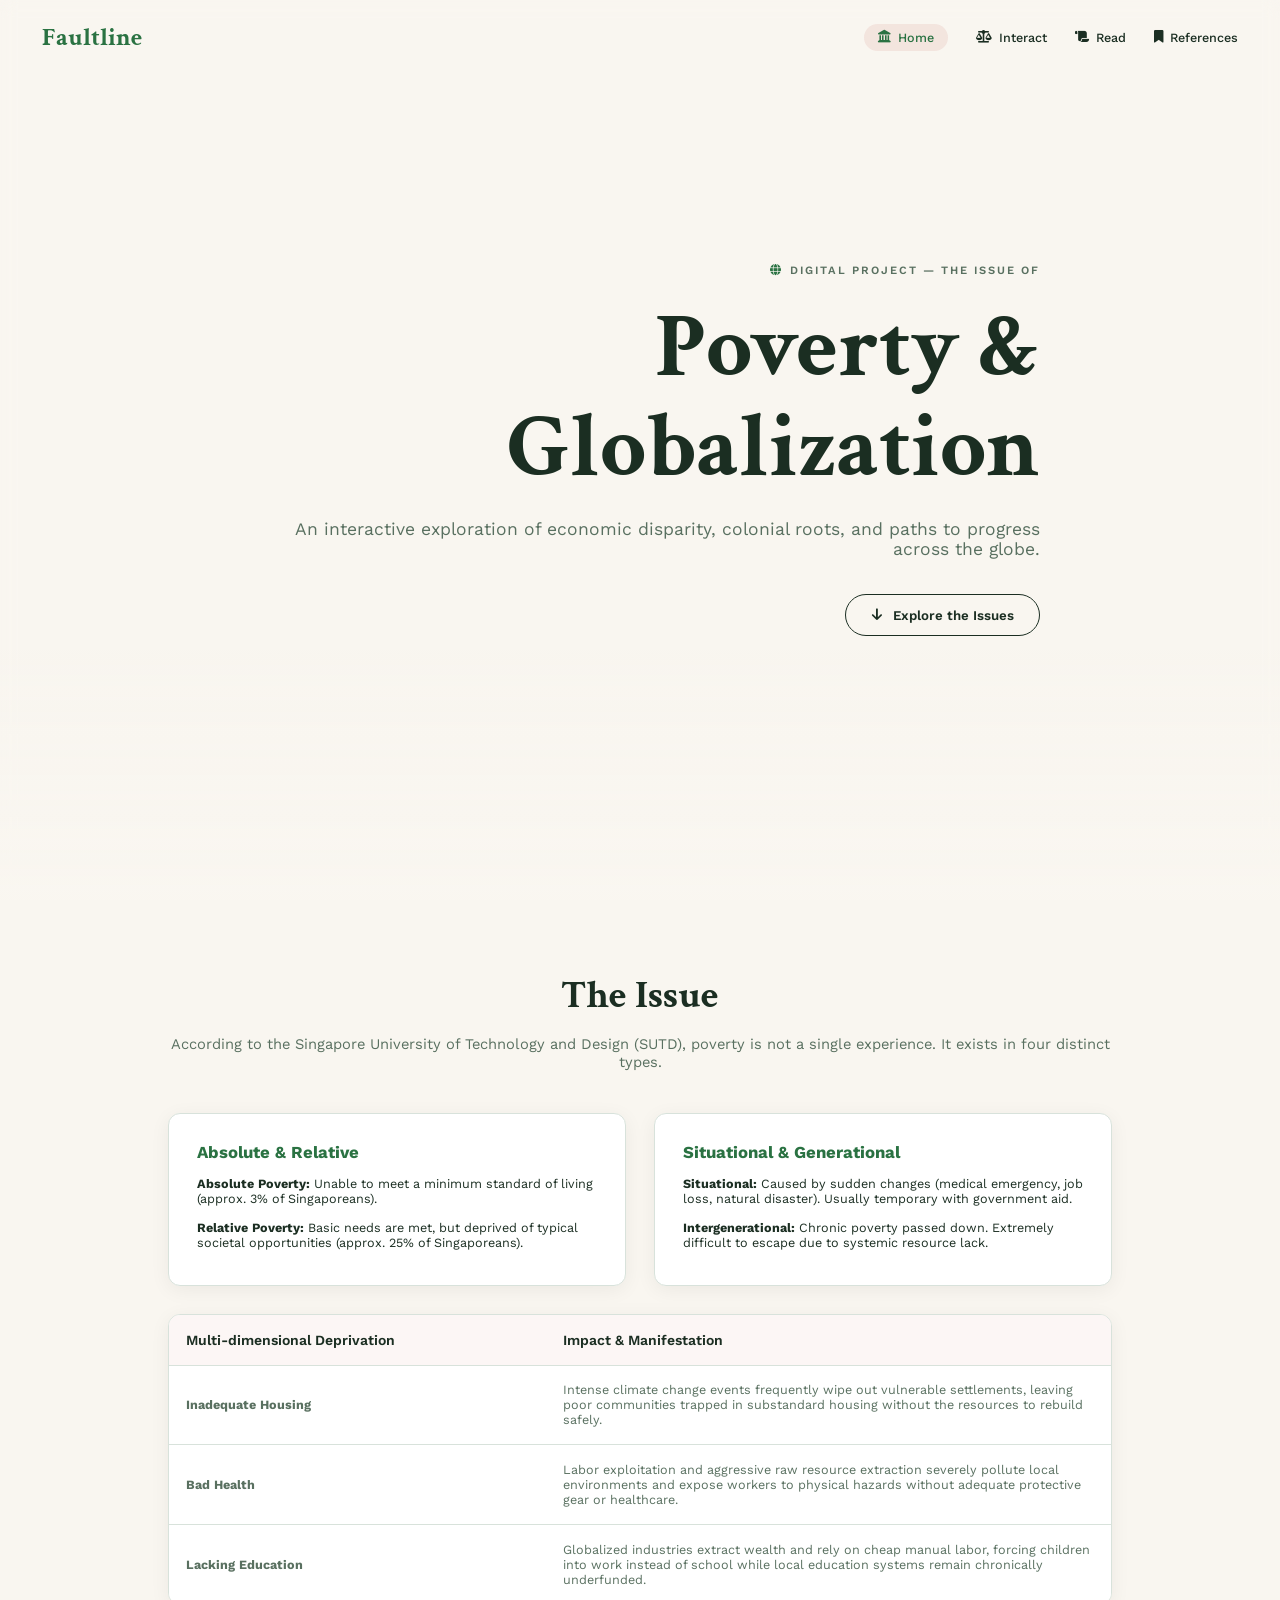
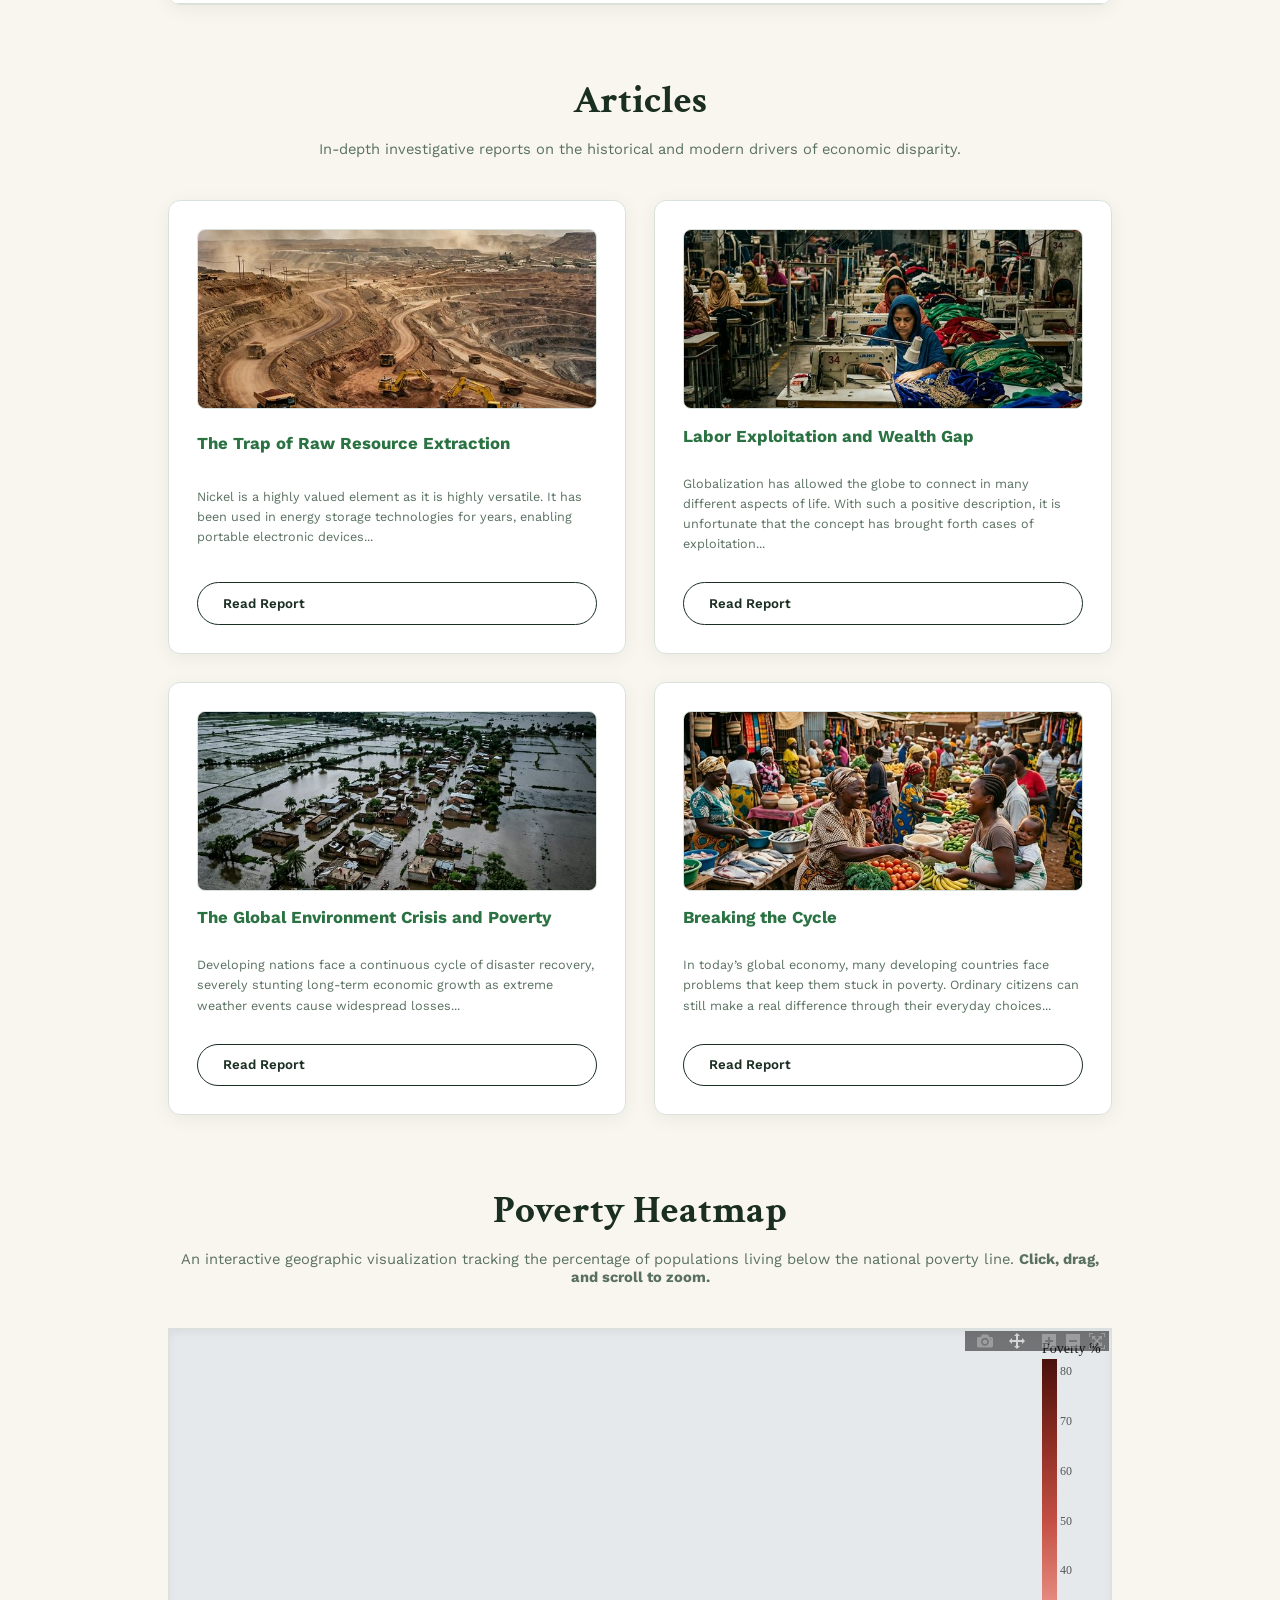
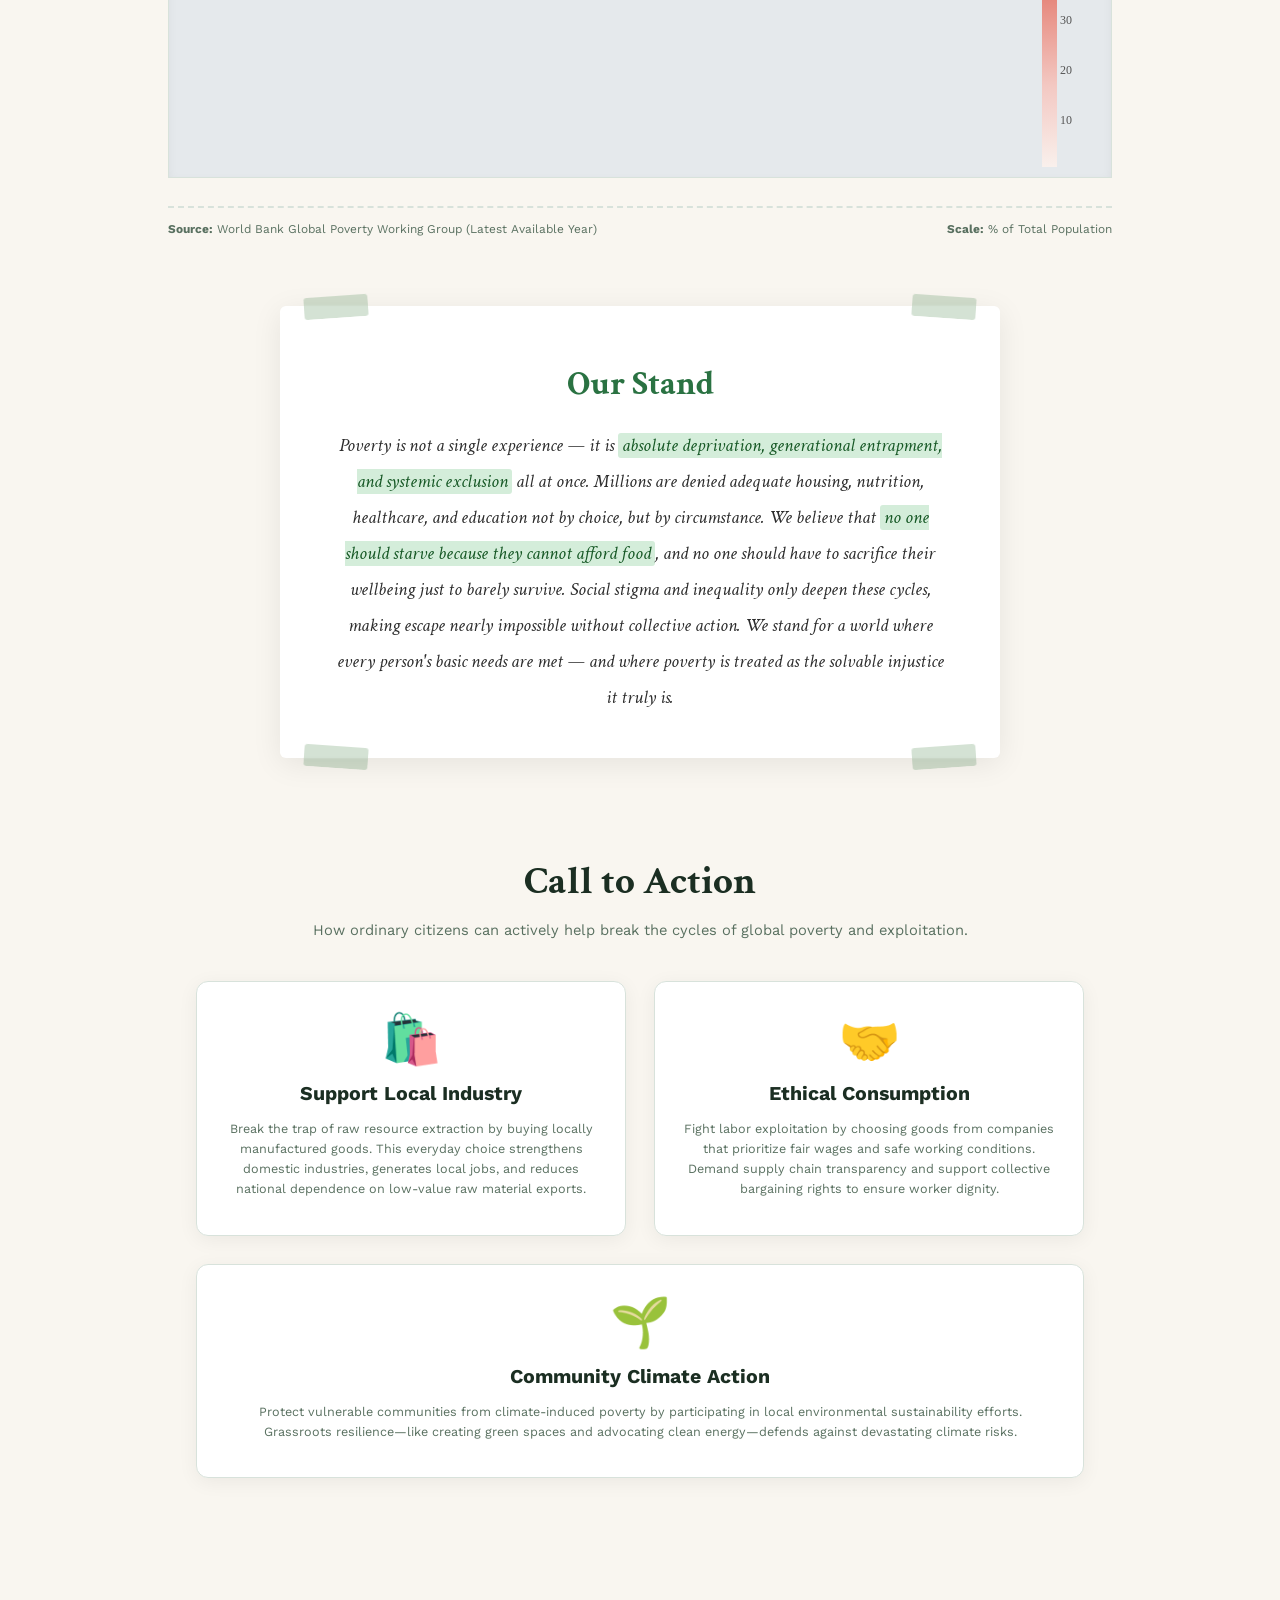
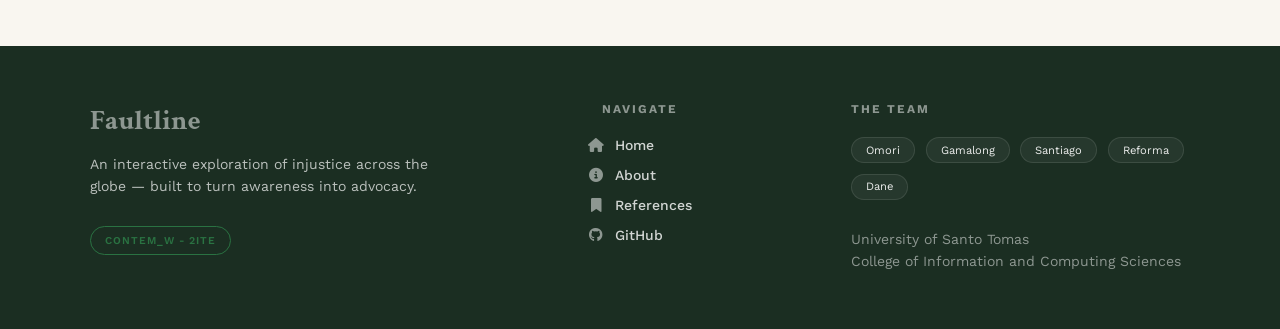
==== index.html @ d9679117 "Polished content." ====
<!DOCTYPE html>
<html lang="en">
<head>
    <meta charset="UTF-8">
    <meta name="viewport" content="width=device-width, initial-scale=1.0">
    <title>Faultline - Poverty & Globalization</title>
    
    <link rel="stylesheet" href="https://cdnjs.cloudflare.com/ajax/libs/font-awesome/6.4.0/css/all.min.css">
    <script src="https://cdn.plot.ly/plotly-2.27.0.min.js"></script>

    <link rel="stylesheet" href="styles/global.css">
    <link rel="stylesheet" href="styles/navbar.css">
    <link rel="stylesheet" href="styles/hero.css">
    <link rel="stylesheet" href="styles/components.css">
    <link rel="stylesheet" href="styles/footer.css">
    <link rel="stylesheet" href="styles/poverty-map.css">
    <link rel="stylesheet" href="styles/quiz.css">
    <link rel="stylesheet" href="styles/article.css">
</head>
<body>
    <div class="bg-grid"></div>

    <nav>
        <a href="index.html" class="logo">Faultline</a>
        <ul class="nav-links">
            <li><a href="index.html" class="active-link"><i class="fas fa-landmark"></i> Home</a></li>
            <li><a href="interact.html"><i class="fas fa-scale-balanced"></i> Interact</a></li>
            <li><a href="read.html"><i class="fas fa-scroll"></i> Read</a></li>
            <li><a href="#references"><i class="fas fa-bookmark"></i> References</a></li>
        </ul>
    </nav>

    <header class="hero">
        <div class="hero-slideshow">
            <div class="slide" style="background-image: url('https://www.children.org/globalassets/01_global-poverty/fy20_povertyfacts_zambia.jpg');"></div>
            <div class="slide" style="background-image: url('https://images.unsplash.com/photo-1488521787991-ed7bbaae773c?q=80&w=2070&auto=format&fit=crop');"></div>
            <div class="slide" style="background-image: url('https://images.unsplash.com/photo-1518398046578-8cca57782e17?q=80&w=2070&auto=format&fit=crop');"></div>
        </div>

        <p class="overtitle"><i class="fas fa-globe"></i> DIGITAL PROJECT — THE ISSUE OF</p>
        <h1>Poverty &<br>Globalization</h1>
        <p class="subtitle">An interactive exploration of economic disparity, colonial roots, and paths to progress across the globe.</p>
        <a href="#content" class="btn-primary"><i class="fas fa-arrow-down"></i> Explore the Issues</a>
    </header>

    <div class="container" id="content">
        <!-- The Issue -->
        <div class="reveal">
            <section class="paper-sheet">
                <h2>The Issue</h2>
                <p class="section-desc">According to the Singapore University of Technology and Design (SUTD), poverty is not a single experience. It exists in four distinct types.</p>
                
                <div class="grid-2">
                    <div class="card">
                        <h3>Absolute & Relative</h3>
                        <p><strong>Absolute Poverty:</strong> Unable to meet a minimum standard of living (approx. 3% of Singaporeans).</p>
                        <p style="margin-top: 1rem;"><strong>Relative Poverty:</strong> Basic needs are met, but deprived of typical societal opportunities (approx. 25% of Singaporeans).</p>
                    </div>
                    <div class="card">
                        <h3>Situational & Generational</h3>
                        <p><strong>Situational:</strong> Caused by sudden changes (medical emergency, job loss, natural disaster). Usually temporary with government aid.</p>
                        <p style="margin-top: 1rem;"><strong>Intergenerational:</strong> Chronic poverty passed down. Extremely difficult to escape due to systemic resource lack.</p>
                    </div>
                </div>

                <div class="table-responsive">
                    <table>
                        <tr>
                            <th style="width: 40%;">Multi-dimensional Deprivation</th>
                            <th style="width: 60%;">Impact & Manifestation</th>
                        </tr>
                        <tr class="clickable-row" onclick="openFishbone('housing')">
                            <td><strong>Inadequate Housing</strong></td>
                            <td>Intense climate change events frequently wipe out vulnerable settlements, leaving poor communities trapped in substandard housing without the resources to rebuild safely.</td>
                        </tr>
                        <tr class="clickable-row" onclick="openFishbone('health')">
                            <td><strong>Bad Health</strong></td>
                            <td>Labor exploitation and aggressive raw resource extraction severely pollute local environments and expose workers to physical hazards without adequate protective gear or healthcare.</td>
                        </tr>
                        <tr class="clickable-row" onclick="openFishbone('education')">
                            <td><strong>Lacking Education</strong></td>
                            <td>Globalized industries extract wealth and rely on cheap manual labor, forcing children into work instead of school while local education systems remain chronically underfunded.</td>
                        </tr>

                    </table>
                </div>
            </section>
        </div>

        <!-- Articles -->
        <div class="reveal">
            <section class="paper-sheet">
                <h2>Articles</h2>
                <p class="section-desc">In-depth investigative reports on the historical and modern drivers of economic disparity.</p>
                
                <div class="grid-2">
                    <div class="card preview-card">
                        <img src="images/resource_extraction_banner.png" class="card-img" alt="Resource Extraction">
                        <h3>The Trap of Raw Resource Extraction</h3>
                        <p class="preview-text" style="margin-top: 1rem;">Nickel is a highly valued element as it is highly versatile. It has been used in energy storage technologies for years, enabling portable electronic devices...</p>
                        <a href="read.html?article=resource-extraction" class="btn-primary" style="margin-top: 1.5rem; display: inline-block;">Read Report</a>
                    </div>
                    <div class="card preview-card">
                        <img src="images/labor_exploitation_banner.png" class="card-img" alt="Labor Exploitation">
                        <h3>Labor Exploitation and Wealth Gap</h3>
                        <p class="preview-text" style="margin-top: 1rem;">Globalization has allowed the globe to connect in many different aspects of life. With such a positive description, it is unfortunate that the concept has brought forth cases of exploitation...</p>
                        <a href="read.html?article=labor-exploitation" class="btn-primary" style="margin-top: 1.5rem; display: inline-block;">Read Report</a>
                    </div>
                    <div class="card preview-card">
                        <img src="images/climate_crisis_banner.png" class="card-img" alt="Environment Crisis">
                        <h3>The Global Environment Crisis and Poverty</h3>
                        <p class="preview-text" style="margin-top: 1rem;">Developing nations face a continuous cycle of disaster recovery, severely stunting long-term economic growth as extreme weather events cause widespread losses...</p>
                        <a href="read.html?article=environment-crisis" class="btn-primary" style="margin-top: 1.5rem; display: inline-block;">Read Report</a>
                    </div>
                    <div class="card preview-card">
                        <img src="images/breaking_cycle_banner.png" class="card-img" alt="Breaking the Cycle">
                        <h3>Breaking the Cycle</h3>
                        <p class="preview-text" style="margin-top: 1rem;">In today’s global economy, many developing countries face problems that keep them stuck in poverty. Ordinary citizens can still make a real difference through their everyday choices...</p>
                        <a href="read.html?article=breaking-cycle" class="btn-primary" style="margin-top: 1.5rem; display: inline-block;">Read Report</a>
                    </div>
                </div>
            </section>
        </div>

        <!-- Poverty Heatmap -->
        <div class="reveal">
            <section class="paper-sheet">
                <h2>Poverty Heatmap</h2>
                <p class="section-desc">An interactive geographic visualization tracking the percentage of populations living below the national poverty line. <strong>Click, drag, and scroll to zoom.</strong></p>
                
                <div class="map-wrapper">
                    <div id="global-heatmap"></div>
                </div>

                <div class="map-notes">
                    <span><strong>Source:</strong> World Bank Global Poverty Working Group (Latest Available Year)</span>
                    <span><strong>Scale:</strong> % of Total Population</span>
                </div>
            </section>
        </div>

        <!-- Our Stand -->
        <div class="reveal">
            <section class="our-stand-note">
                <!-- Tape corners -->
                <div class="tape tape-tl"></div>
                <div class="tape tape-tr"></div>
                <div class="tape tape-bl"></div>
                <div class="tape tape-br"></div>

                <!-- Title -->
                <h2 class="stand-title">Our Stand</h2>

                <!-- Body text -->
                <p class="stand-body">
                    Poverty is not a single experience — it is <mark class="highlight">absolute deprivation,
                    generational entrapment, and systemic exclusion</mark> all at once.
                    Millions are denied adequate housing, nutrition, healthcare, and education
                    not by choice, but by circumstance. We believe that
                    <mark class="highlight">no one should starve because they cannot afford food</mark>,
                    and no one should have to sacrifice their wellbeing just to barely survive.
                    Social stigma and inequality only deepen these cycles, making escape
                    nearly impossible without collective action. We stand for a world where
                    every person's basic needs are met — and where poverty is treated as the
                    solvable injustice it truly is.
                </p>
            </section>
        </div>

        <!-- Call to action -->
        <div class="reveal">
            <section class="paper-sheet" style="padding: 4rem 2rem 2rem; ">
                <h2>Call to Action</h2>
                <p class="section-desc">How ordinary citizens can actively help break the cycles of global poverty and exploitation.</p>
                
                <div style="display: flex; gap: 2rem; flex-wrap: wrap; justify-content: center; margin-top: 3rem;">
                    <!-- Action Box 1: Resource Extraction -->
                    <div class="card" style="flex: 1; min-width: 280px; text-align: center; display: flex; flex-direction: column; align-items: center;">
                        <div style="font-size: 3.5rem; margin-bottom: 1rem;">🛍️</div>
                        <h3 style="color: var(--text-dark); font-size: 1.4rem; margin-bottom: 1rem;">Support Local Industry</h3>
                        <p style="color: var(--text-light); line-height: 1.6;">
                            Break the trap of raw resource extraction by buying locally manufactured goods. 
                            This everyday choice strengthens domestic industries, generates local jobs, and reduces 
                            national dependence on low-value raw material exports.
                        </p>
                    </div>

                    <!-- Action Box 2: Labor Exploitation -->
                    <div class="card" style="flex: 1; min-width: 280px; text-align: center; display: flex; flex-direction: column; align-items: center;">
                        <div style="font-size: 3.5rem; margin-bottom: 1rem;">🤝</div>
                        <h3 style="color: var(--text-dark); font-size: 1.4rem; margin-bottom: 1rem;">Ethical Consumption</h3>
                        <p style="color: var(--text-light); line-height: 1.6;">
                            Fight labor exploitation by choosing goods from companies that prioritize fair wages and safe working conditions. 
                            Demand supply chain transparency and support collective bargaining rights to ensure worker dignity.
                        </p>
                    </div>

                    <!-- Action Box 3: Climate Poverty -->
                    <div class="card" style="flex: 1; min-width: 280px; text-align: center; display: flex; flex-direction: column; align-items: center;">
                        <div style="font-size: 3.5rem; margin-bottom: 1rem;">🌱</div>
                        <h3 style="color: var(--text-dark); font-size: 1.4rem; margin-bottom: 1rem;">Community Climate Action</h3>
                        <p style="color: var(--text-light); line-height: 1.6;">
                            Protect vulnerable communities from climate-induced poverty by participating in local environmental sustainability efforts. 
                            Grassroots resilience—like creating green spaces and advocating clean energy—defends against devastating climate risks.
                        </p>
                    </div>
                </div>
            </section>
        </div>
    </div>

    <footer id="references">
        <div class="footer-container">
            <div class="footer-col brand-col">
                <span class="footer-logo">Faultline</span>
                <p>An interactive exploration of injustice across the globe — built to turn awareness into advocacy.</p>
                <div class="footer-badge">CONTEM_W - 2ITE</div>
            </div>
            
            <div class="footer-col nav-col">
                <h4>NAVIGATE</h4>
                <ul>
                    <li><a href="index.html"><i class="fas fa-home"></i> Home</a></li>
                    <li><a href="interact.html"><i class="fas fa-info-circle"></i> About</a></li>
                    <li><a href="#references"><i class="fas fa-bookmark"></i> References</a></li>
                    <li><a href="#"><i class="fab fa-github"></i> GitHub</a></li>
                </ul>
            </div>
            
            <div class="footer-col team-col">
                <h4>THE TEAM</h4>
                <div class="team-pills">
                    <span class="pill">Omori</span>
                    <span class="pill">Gamalong</span>
                    <span class="pill">Santiago</span>
                    <span class="pill">Reforma</span>
                    <span class="pill">Dane</span>
                </div>
                <p class="school-text">
                    University of Santo Tomas<br>
                    College of Information and Computing Sciences
                </p>
            </div>
        </div>
    </footer>

    <!-- Fishbone Modal -->
    <div class="fishbone-modal" id="fishboneModal">
        <div class="fishbone-content">
            <span class="close-btn" onclick="closeFishbone()">&times;</span>
            <h2 id="fishboneTitle" style="text-align:center; color: var(--accent-red); margin-top: 1rem; margin-bottom: 2rem;"></h2>
            
            <div class="fishbone-chart">
                <div class="fishbone-spine"></div>
                
                <div class="fishbone-top">
                    <div class="rib"><div class="cause-box clickable-cause" onclick="openCausePanel(0)" id="cause1"></div></div>
                    <div class="rib"><div class="cause-box clickable-cause" onclick="openCausePanel(1)" id="cause2"></div></div>
                </div>
                
                <div class="fishbone-bottom">
                    <div class="rib"><div class="cause-box clickable-cause" onclick="openCausePanel(2)" id="cause3"></div></div>
                    <div class="rib"><div class="cause-box clickable-cause" onclick="openCausePanel(3)" id="cause4"></div></div>
                </div>
                
                <div class="fishbone-head" id="fishboneEffect"></div>
            </div>
            
            <p id="fishboneDesc" style="text-align:center; margin-top:3rem; font-style:italic; color:var(--text-light); line-height: 1.6;"></p>

            <!-- Cause Side Panel -->
            <div class="fishbone-side-panel" id="causePanel">
                <span class="panel-close" onclick="closeCausePanel()">&times;</span>
                <h3 class="panel-title" id="panelTitle"></h3>
                <p class="panel-desc" id="panelDesc"></p>
                <div id="panelChart" style="width: 100%; height: 250px; margin: 1rem 0;"></div>
                <div class="panel-stat" id="panelStat"></div>
                <p class="panel-source" id="panelSource"></p>
            </div>
        </div>
    </div>

    <script src="scripts/navbar.js"></script>
    <script src="scripts/reveal.js"></script>
    <script src="scripts/poverty-map.js"></script>
    <script>
        let currentFishboneId = null;

        const fishboneData = {
            housing: {
                title: 'Deprivation Analysis: Inadequate Housing',
                effect: 'Inadequate Housing',
                desc: 'Intense climate change events frequently wipe out vulnerable settlements, leaving poor communities trapped in substandard housing without the resources to rebuild safely.',
                causes: [
                    {
                        title: 'Climate Events (Floods)',
                        desc: 'Developing nations face a continuous cycle of disaster recovery. Extreme weather events destroy regional infrastructure and housing, forcing communities to constantly rebuild.',
                        stat: 'In 2022, weather-related disasters displaced 31.8 million people globally, mostly in developing regions.',
                        source: 'Internal Displacement Monitoring Centre (IDMC), 2023 Global Report',
                        chart: { labels: ['2019', '2020', '2021', '2022'], values: [24.9, 30.7, 23.7, 31.8], type: 'bar', yAxis: 'People Displaced (Millions)' }
                    },
                    {
                        title: 'Coastal Settlements',
                        desc: 'Impoverished communities are often pushed to the margins of cities, settling in low-lying coastal areas that are highly vulnerable to sea-level rise and storm surges.',
                        stat: 'Over 1.1 billion people live in slums or informal settlements, often located in environmentally hazardous zones.',
                        source: 'UN-Habitat, World Cities Report 2022',
                        chart: { labels: ['2000', '2010', '2018', '2022'], values: [0.8, 0.95, 1.03, 1.10], type: 'scatter', yAxis: 'Slum Population (Billions)' }
                    },
                    {
                        title: 'Lack of Safe Resources',
                        desc: 'Due to low wages and systemic poverty, families cannot afford resilient building materials like concrete or steel, relying instead on scrap wood and corrugated metal.',
                        stat: 'Up to 70% of the urban population in some developing nations live in housing made of non-durable materials.',
                        source: 'World Bank Institute, Urban Development Data',
                        chart: { labels: ['Non-Durable (70%)', 'Durable (30%)'], values: [70, 30], type: 'pie' }
                    },
                    {
                        title: 'Substandard Urban Planning',
                        desc: 'Rapid urbanization without adequate government regulation or infrastructure investment leads to sprawling slums lacking protective seawalls or drainage systems.',
                        stat: 'By 2030, an estimated 3 billion people will require adequate and affordable housing globally.',
                        source: 'United Nations Human Settlements Programme',
                        chart: { labels: ['2015', '2020', '2025 (est)', '2030 (est)'], values: [1.2, 1.8, 2.4, 3.0], type: 'bar', yAxis: 'People in Need (Billions)' }
                    }
                ]
            },
            health: {
                title: 'Deprivation Analysis: Bad Health',
                effect: 'Bad Health',
                desc: 'Labor exploitation and aggressive raw resource extraction severely pollute local environments and expose workers to physical hazards without adequate protective gear or healthcare.',
                causes: [
                    {
                        title: 'Toxic Factory Hazards',
                        desc: 'Workers in garment and electronics factories are often exposed to toxic chemicals and airborne particulates without proper ventilation or protective equipment.',
                        stat: 'An estimated 2.78 million workers die every year from occupational accidents and work-related diseases globally.',
                        source: 'International Labour Organization (ILO)',
                        chart: { labels: ['2015', '2017', '2019', '2022'], values: [2.35, 2.50, 2.72, 2.78], type: 'scatter', yAxis: 'Deaths (Millions)' }
                    },
                    {
                        title: 'Exploitative Labor',
                        desc: 'Forced overtime and gruelling physical labor without adequate breaks lead to chronic exhaustion, malnutrition, and a weakened immune system among workers.',
                        stat: 'Over 400 million workers worldwide lack access to basic occupational health services.',
                        source: 'World Health Organization (WHO), 2023',
                        chart: { labels: ['Lack Access (400M)', 'Have Access'], values: [400, 600], type: 'pie' }
                    },
                    {
                        title: 'Aggressive Raw Extraction',
                        desc: 'Mining operations often disregard environmental regulations, leading to heavy metal contamination of the surrounding soil and groundwater used by local communities.',
                        stat: 'Mining and resource extraction cause approximately 60% of all severe toxic pollution sites in low-to-middle income countries.',
                        source: 'Pure Earth / Green Cross Switzerland',
                        chart: { labels: ['Mining/Extraction (60%)', 'Other Industries (40%)'], values: [60, 40], type: 'pie' }
                    },
                    {
                        title: 'Polluted Water & Air',
                        desc: 'Industrial runoff from globalized manufacturing hubs poisons local agriculture and drinking water, causing widespread gastrointestinal and respiratory illnesses.',
                        stat: 'Contaminated drinking water is estimated to cause 505,000 diarrheal deaths each year.',
                        source: 'World Health Organization (WHO)',
                        chart: { labels: ['2015', '2018', '2021', '2024'], values: [550, 530, 515, 505], type: 'bar', yAxis: 'Deaths (Thousands)' }
                    }
                ]
            },
            education: {
                title: 'Deprivation Analysis: Lacking Education',
                effect: 'Lacking Education',
                desc: 'Globalized industries extract wealth and rely on cheap manual labor, forcing children into work instead of school while local education systems remain chronically underfunded.',
                causes: [
                    {
                        title: 'Systemic Wealth Extraction',
                        desc: 'As multinational corporations extract wealth and raw resources, potential tax revenue is lost. This leaves the host nation without enough sovereign funds to build schools.',
                        stat: 'Developing countries lose roughly $1 trillion annually to illicit financial flows, severely crippling public sector budgets.',
                        source: 'Global Financial Integrity (GFI) Report',
                        chart: { labels: ['2010', '2015', '2020', '2024'], values: [0.45, 0.72, 0.95, 1.05], type: 'scatter', yAxis: 'Trillions ($USD) Lost' }
                    },
                    {
                        title: 'Reliance on Cheap Labor',
                        desc: 'The global market explicitly demands cheap labor, incentivizing developing nations to suppress wages. This traps families in poverty, making school fees unaffordable.',
                        stat: 'In low-income countries, the average minimum wage falls 30% below the threshold required to afford basic family needs including education.',
                        source: 'World Bank, Poverty and Equity Briefs',
                        chart: { labels: ['Living Wage Needed', 'Actual Avg Minimum Wage'], values: [100, 70], type: 'bar', yAxis: 'Purchasing Power %' }
                    },
                    {
                        title: 'Forced Child Labor',
                        desc: 'To supplement meager household incomes, children are pulled out of primary education to work in agriculture, mining, or informal urban sectors.',
                        stat: 'There are 160 million children in child labor globally, with nearly half (79m) engaged in hazardous work that directly prevents schooling.',
                        source: 'UNICEF / ILO Child Labour Global Estimates',
                        chart: { labels: ['Hazardous Work (79m)', 'Other Child Labor (81m)'], values: [79, 81], type: 'pie' }
                    },
                    {
                        title: 'Underfunded Schools',
                        desc: 'With debt repayments and foreign extraction dominating the economy, public education infrastructure collapses, resulting in severe teacher shortages and lack of materials.',
                        stat: 'Low-income countries face an annual funding gap of $39 billion to achieve quality universal school education.',
                        source: 'UNESCO Global Education Monitoring Report',
                        chart: { labels: ['2015', '2018', '2021', '2024'], values: [25, 32, 36, 39], type: 'scatter', yAxis: 'Funding Gap (Billions $USD)' }
                    }
                ]
            }
        };

        function openFishbone(id) {
            currentFishboneId = id;
            const data = fishboneData[id];
            document.getElementById('fishboneTitle').innerText = data.title;
            document.getElementById('fishboneEffect').innerText = data.effect;
            document.getElementById('cause1').innerText = data.causes[0].title;
            document.getElementById('cause2').innerText = data.causes[1].title;
            document.getElementById('cause3').innerText = data.causes[2].title;
            document.getElementById('cause4').innerText = data.causes[3].title;
            document.getElementById('fishboneDesc').innerText = data.desc;
            document.getElementById('fishboneModal').style.display = 'block';
            closeCausePanel(); 
        }

        function closeFishbone() {
            document.getElementById('fishboneModal').style.display = 'none';
            closeCausePanel();
        }

        function openCausePanel(index) {
            if (!currentFishboneId) return;
            const causeData = fishboneData[currentFishboneId].causes[index];
            document.getElementById('panelTitle').innerText = causeData.title;
            document.getElementById('panelDesc').innerText = causeData.desc;
            document.getElementById('panelStat').innerText = causeData.stat;
            document.getElementById('panelSource').innerText = 'Source: ' + causeData.source;
            document.getElementById('causePanel').classList.add('open');

            renderSideChart(causeData.chart);
        }

        function renderSideChart(chartData) {
            let trace;
            const layout = {
                margin: { l: 45, r: 15, t: 25, b: 40 },
                font: { size: 10, family: 'Outfit, sans-serif' },
                paper_bgcolor: 'rgba(0,0,0,0)',
                plot_bgcolor: 'rgba(0,0,0,0)',
                showlegend: chartData.type === 'pie',
                yaxis: { title: chartData.yAxis || '', titlefont: { size: 10 }, tickfont: { size: 10 } },
                xaxis: { tickfont: { size: 10 } }
            };

            if (chartData.type === 'pie') {
                layout.showlegend = false; // Pies use textinfo instead
                trace = {
                    labels: chartData.labels,
                    values: chartData.values,
                    type: 'pie',
                    hole: 0.4,
                    textinfo: 'label+percent',
                    textposition: 'inside',
                    marker: { colors: ['#c0392b', '#7f8c8d'] }
                };
            } else if (chartData.type === 'bar') {
                trace = {
                    x: chartData.labels,
                    y: chartData.values,
                    type: 'bar',
                    marker: { color: '#c0392b' }
                };
            } else {
                trace = {
                    x: chartData.labels,
                    y: chartData.values,
                    type: 'scatter',
                    mode: 'lines+markers',
                    line: { color: '#c0392b', width: 3 },
                    marker: { size: 8 }
                };
            }

            Plotly.newPlot('panelChart', [trace], layout, { responsive: true, displayModeBar: false });
        }

        function closeCausePanel() {
            document.getElementById('causePanel').classList.remove('open');
            // Clear chart after it slides out
            setTimeout(() => {
                const chartDiv = document.getElementById('panelChart');
                if (chartDiv) chartDiv.innerHTML = '';
            }, 350);
        }
        
        window.addEventListener('click', function(event) {
            const modal = document.getElementById('fishboneModal');
            if (event.target === modal) {
                modal.style.display = "none";
                closeCausePanel();
            }
        });
    </script>
</body>
</html>
---- styles/global.css ----
/* global.css */
@import url('https://fonts.googleapis.com/css2?family=Crimson+Text:wght@400;600;700&family=Work+Sans:wght@400;500&display=swap');

:root {
    /* Cream & Green */
    --bg-color: #f9f6f0; /* Warm cream background */
    --white: #ffffff; /* Crisp white for the content cards */
    --text-dark: #1b2e22; /* Very dark forest green for high readability */
    --text-light: #597060; /* Muted sage for secondary text and subtitles */
    --border-color: #d8e2db; /* Soft greenish-gray for borders and lines */
    --accent-red: #2a7242; /* Rich emerald green for buttons, icons, and links */

    /* Typography */
    --font-header: 'Crimson Text', serif;
    --font-text: 'Work Sans', sans-serif;
}

* {
    margin: 0;
    padding: 0;
    box-sizing: border-box;
}

body, html {
    font-family: var(--font-text);
    font-size: 14px;
    background-color: var(--bg-color);
    color: var(--text-dark);
    scroll-behavior: smooth;
}

/* --- HIDE SCROLLBAR --- */
::-webkit-scrollbar {
    display: none; 
}

body {
    -ms-overflow-style: none;  
    scrollbar-width: none;  
}

/* --- THE ORIGINAL FAINT BACKGROUND GRID --- */
.bg-grid {
    position: fixed;
    top: 0; left: 0; right: 0; bottom: 0;
    background-size: 40px 40px;
    background-image: 
        linear-gradient(to right, rgba(0, 0, 0, 0.03) 1px, transparent 1px),
        linear-gradient(to bottom, rgba(0, 0, 0, 0.03) 1px, transparent 1px);
    z-index: -1;
    pointer-events: none;
}

.container {
    max-width: 1000px;
    margin: 0 auto;
    padding: 5rem 2rem;
}

section { margin-bottom: 5rem; }

@media (max-width: 768px) {
    .container { padding: 3rem 1.5rem; }
}

/* --- SCROLL REVEAL ANIMATION --- */

.reveal {
    opacity: 0;
    transform: translateY(30px) scale(0.98); 
    transition: all 0.4s ease-in; 
    will-change: transform, opacity; 
}

.reveal.active {
    opacity: 1;
    transform: translateY(0) scale(1);
    transition: 
        opacity 0.4s ease-out, 
        transform 0.5s cubic-bezier(0.175, 0.885, 0.32, 1.1);
}
---- styles/navbar.css ----
/* navbar.css */
nav {
    position: fixed;
    top: 0; left: 0; width: 100%;
    display: flex;
    justify-content: space-between;
    align-items: center;
    padding: 1.5rem 3rem;
    z-index: 100;
    transition: all 0.3s ease;
}

nav.scrolled {
    background-color: rgba(27, 46, 34, 0.9); /* Translucent version of var(--text-dark) */
    backdrop-filter: blur(8px);
    -webkit-backdrop-filter: blur(8px);
    box-shadow: 0 4px 15px rgba(0, 0, 0, 0.3);
    padding: 1rem 3rem;
}

nav.scrolled .logo,
nav.scrolled .nav-links a {
    color: var(--bg-color);
}

nav.scrolled .nav-links .active-link {
    background-color: rgba(255, 255, 255, 0.1);
    color: var(--white);
}

nav.scrolled .nav-links a:hover {
    color: var(--white);
}

.logo {
    font-family: var(--font-header);
    font-size: 1.8rem;
    font-weight: 700;
    color: var(--accent-red);
    text-decoration: none;
}

.nav-links {
    display: flex;
    list-style: none;
    gap: 2rem;
    align-items: center;
}

.nav-links a {
    text-decoration: none;
    color: var(--text-dark);
    font-size: 0.9rem;
    font-weight: 500;
    display: flex;
    align-items: center;
    gap: 0.5rem;
    transition: color 0.3s;
}

.nav-links a:hover {
    color: var(--accent-red);
}

.nav-links .active-link {
    background-color: rgba(196, 80, 68, 0.1);
    color: var(--accent-red);
    padding: 0.4rem 1rem;
    border-radius: 20px;
}

.nav-links i.fa-chevron-down {
    font-size: 0.7rem;
    color: var(--text-light);
}

@media (max-width: 768px) {
    nav { padding: 1rem 1.5rem; }
    nav.scrolled { padding: 0.8rem 1.5rem; }
    .nav-links { display: none; }
}
---- styles/hero.css ----
/* hero.css */
header.hero {
    height: 100vh;
    display: flex;
    flex-direction: column;
    justify-content: center;
    /* Aligns all items to the right edge of our invisible center column */
    align-items: flex-end; 
    /* Ensures multi-line text is flush right */
    text-align: right;     
    position: relative;
    /* The Magic Formula: Centers an 800px column, with a 2rem minimum safe margin on smaller screens */
    padding: 0 max(2rem, calc(50vw - 400px)); 
    overflow: hidden; 
    background-color: var(--bg-color); 
}

/* --- HERO TEXT & TYPOGRAPHY --- */
.overtitle {
    font-size: 0.8rem;
    font-weight: 600;
    letter-spacing: 2px;
    color: var(--text-light);
    text-transform: uppercase;
    margin-bottom: 1.5rem;
    display: flex;
    align-items: center;
    gap: 0.5rem;
    position: relative; 
    z-index: 3; 
}

.overtitle i { 
    color: var(--accent-red); 
}

.hero h1 {
    font-family: var(--font-header);
    font-size: 6.5rem; 
    line-height: 1.1;
    color: var(--text-dark);
    margin-bottom: 1.5rem;
    position: relative; 
    z-index: 3; 
}

.hero p.subtitle {
    font-size: 1.25rem; 
    color: var(--text-light);
    margin-bottom: 2.5rem;
    position: relative; 
    z-index: 3; 
}

.btn-primary {
    position: relative;
    z-index: 3; 
}

/* --- HERO SLIDESHOW & FILTERS --- */
.hero-slideshow {
    position: absolute;
    top: 0; 
    left: 0; 
    width: 100%; 
    height: 100%;
    z-index: 0; 
}

/* 1. The Faint Color Overlay */
.hero-slideshow::before {
    content: '';
    position: absolute;
    top: 0; left: 0; width: 100%; height: 100%;
    background-color: var(--bg-color);
    opacity: 0.85; 
    z-index: 1;
}

/* 2. The Translucent Filter Effect & Bottom Gradient */
.hero-slideshow::after {
    content: '';
    position: absolute;
    top: 0; left: 0; width: 100%; height: 100%;
    backdrop-filter: blur(8px);
    -webkit-backdrop-filter: blur(8px);
    background: linear-gradient(to top, var(--bg-color) 0%, transparent 250px);
    z-index: 2; 
    pointer-events: none; 
}

/* The Slides */
.slide {
    position: absolute;
    top: 0; 
    left: 0; 
    width: 100%; 
    height: 100%;
    background-size: cover;
    background-position: center;
    opacity: 0;
    animation: fade 15s infinite; 
}

.slide:nth-child(1) { animation-delay: 0s; }
.slide:nth-child(2) { animation-delay: 5s; }
.slide:nth-child(3) { animation-delay: 10s; }

@keyframes fade {
    0%   { opacity: 0; transform: scale(1); }
    10%  { opacity: 1; }
    33%  { opacity: 1; }
    43%  { opacity: 0; transform: scale(1.05); } 
    100% { opacity: 0; }
}

@media (max-width: 768px) {
    .hero h1 { font-size: 3.5rem; } 
    .hero p.subtitle { font-size: 1.1rem; } 
}
---- styles/components.css ----
/* components.css */
h2 {
    font-family: var(--font-header);
    font-size: 2.8rem;
    color: var(--text-dark);
    margin-bottom: 1rem;
    text-align: center;
}

.section-desc {
    text-align: center;
    color: var(--text-light);
    margin-bottom: 3rem;
    font-size: 1.05rem;
}

/* --- BUTTONS --- */
.btn-primary {
    background-color: transparent;
    color: var(--text-dark);
    text-decoration: none;
    padding: 0.9rem 1.8rem;
    border: 1px solid var(--text-dark);
    border-radius: 30px;
    font-weight: 600;
    font-size: 0.95rem;
    display: inline-flex;
    align-items: center;
    gap: 0.8rem;
    transition: background 0.3s, color 0.3s, transform 0.3s;
    cursor: pointer;
    outline: none;
}

.btn-primary:hover {
    background-color: var(--text-dark);
    color: var(--bg-color);
    transform: translateY(-2px);
}

.grid-2 {
    display: grid;
    grid-template-columns: 1fr 1fr;
    gap: 2rem;
    margin-bottom: 2rem;
}

/* --- CLEAN CARD & BOX STYLING (TAPE REMOVED) --- */
.card, .stat-box, .table-responsive {
    position: relative; 
    background: var(--white);
    border-radius: 12px;
    border: 1px solid var(--border-color);
    /* Softer, more balanced shadow for a floating look */
    box-shadow: 0 4px 20px rgba(0,0,0,0.06);
    transition: transform 0.3s ease, box-shadow 0.3s ease;
}

/* REMOVED: .card::after, .stat-box::after, .table-responsive::after 
   The tape effect is now entirely deleted.
*/

/* --- INDIVIDUAL CARD STYLING & HOVER --- */
.card {
    padding: 2rem;
}

/* Hover effects are now standardized without the rotation */
.card:hover, .stat-box:hover, .table-responsive:hover {
    transform: translateY(-5px);
    box-shadow: 0 8px 30px rgba(0,0,0,0.1);
    z-index: 5;
}

.card h3 {
    color: var(--accent-red);
    margin-bottom: 1rem;
    font-size: 1.2rem;
}

.card-img {
    width: 100%;
    height: 180px; 
    object-fit: cover;
    margin-bottom: 1.2rem;
    border: 1px solid var(--border-color);
    border-radius: 8px;
}

.card ul {
    list-style-position: inside;
    color: var(--text-light);
    margin-top: 1rem;
}

.card li, .card p { font-size: 0.9rem; margin-bottom: 0.5rem; }

/* --- STAT BOX STYLING --- */
.stat-box {
    background: var(--text-dark);
    color: var(--white);
    padding: 3rem;
    text-align: center;
    margin-top: 2rem;
}

.stat-box .number {
    font-family: var(--font-header);
    font-size: 3.5rem;
    color: var(--accent-red);
    line-height: 1;
    margin-bottom: 1rem;
}

/* --- TABLE STYLING --- */
.table-responsive {
    width: 100%;
    overflow-x: auto;
    margin-top: 2rem;
}

table {
    width: 100%;
    border-collapse: collapse;
    background: var(--white);
    min-width: 600px; 
}

th, td {
    padding: 1.2rem;
    text-align: left;
    border-bottom: 1px solid var(--border-color);
}

th { 
    background-color: rgba(196, 80, 68, 0.05); 
    color: var(--text-dark); 
    font-weight: 600;
}

td { color: var(--text-light); font-size: 0.9rem; }

@media (max-width: 768px) {
    .grid-2 { grid-template-columns: 1fr; }
    h2 { font-size: 2.2rem; }
    .stat-box .number { font-size: 2.8rem; }
    .stat-box { padding: 2rem 1.5rem; }
}

/* --- QUIZ & MODAL STYLING --- */
.modal-overlay {
    display: none; 
    position: fixed;
    top: 0; left: 0;
    width: 100%; height: 100%;
    background: rgba(0, 0, 0, 0.7); /* Slightly lighter overlay */
    backdrop-filter: blur(8px);
    z-index: 2000;
    justify-content: center;
    align-items: center;
}

.modal-content {
    max-width: 550px;
    width: 90%;
    padding: 3rem;
    position: relative;
    background: var(--white);
    border: 1px solid var(--border-color);
    border-radius: 12px;
    box-shadow: 0 20px 50px rgba(0,0,0,0.3);
    animation: modalPop 0.3s ease-out;
}

@keyframes modalPop {
    from { opacity: 0; transform: translateY(20px); }
    to { opacity: 1; transform: translateY(0); }
}

.close-modal {
    position: absolute;
    top: 15px; right: 20px;
    background: none; border: none;
    font-size: 2rem; cursor: pointer;
    color: var(--text-light);
}

.quiz-options {
    display: grid;
    gap: 0.8rem;
    margin: 1.5rem 0;
}

.option-btn {
    background: #f9f9f9;
    border: 1px solid var(--border-color);
    padding: 1rem;
    text-align: left;
    cursor: pointer;
    transition: all 0.2s ease;
    display: flex;
    justify-content: space-between;
    align-items: center;
    border-radius: 8px;
}

.option-btn:hover { background: #eee; }
.option-btn.correct { background: #e8f5e9; border-color: #4caf50; color: #2e7d32; }
.option-btn.wrong { background: #ffebee; border-color: var(--accent-red); color: #c62828; }

.feedback-text {
    margin-top: 1rem;
    padding-top: 1rem;
    border-top: 1px dashed var(--border-color);
    font-size: 0.85rem;
    line-height: 1.5;
    display: none;
    color: var(--text-dark);
}

.question-meta {
    font-size: 0.7rem;
    font-weight: 700;
    color: var(--accent-red);
    text-transform: uppercase;
    letter-spacing: 1px;
}

/* --- OUR STAND NOTE CARD --- */
.our-stand-note {
    position: relative;
    background: #ffffff;
    border-radius: 6px;
    padding: 4rem 4rem 3rem;
    box-shadow: 0 6px 30px rgba(0, 0, 0, 0.08);
    max-width: 720px;
    margin: 3rem auto;
    text-align: center;
}

/* Tape pieces */
.tape {
    position: absolute;
    width: 64px;
    height: 22px;
    background: rgba(160, 190, 160, 0.45); /* Mild greenish tape color */
    border-radius: 3px;
    backdrop-filter: blur(1px);
}
.tape-tl { top: -10px; left: 24px; transform: rotate(-4deg); }
.tape-tr { top: -10px; right: 24px; transform: rotate(4deg); }
.tape-bl { bottom: -10px; left: 24px; transform: rotate(4deg); }
.tape-br { bottom: -10px; right: 24px; transform: rotate(-4deg); }

/* Heart badge */
.stand-heart {
    position: absolute;
    top: 14px;
    right: 20px;
    font-size: 1.5rem;
    line-height: 1;
}

/* Title */
.stand-title {
    font-family: var(--font-header);
    font-size: 2.4rem;
    font-style: normal;
    color: var(--accent-red);
    margin-bottom: 1.6rem;
    text-align: center;
}

.stand-icon {
    font-style: normal;
    font-size: 1.8rem;
}

/* Body text */
.stand-body {
    font-family: var(--font-header);
    font-size: 1.35rem;
    font-style: italic;
    color: #2c2c2c;
    line-height: 1.9;
    text-align: center;
}

/* Yellow highlight */
mark.highlight {
    background: #d4edda; /* Light green tint */
    color: #155724;
    padding: 0 4px;
    border-radius: 3px;
    font-weight: 500;
}

/* Butterfly decoration */
.stand-butterfly {
    text-align: left;
    font-size: 1.4rem;
    margin-top: 1.5rem;
    padding-left: 0.5rem;
}

/* --- FISHBONE MODAL --- */
.fishbone-modal {
    display: none; 
    position: fixed; 
    z-index: 2000; 
    left: 0; 
    top: 0;
    width: 100%; 
    height: 100%; 
    overflow: auto; 
    background-color: rgba(0,0,0,0.6);
    backdrop-filter: blur(4px);
    opacity: 0;
    animation: fadeInModal 0.3s forwards ease-in-out;
}

@keyframes fadeInModal {
    to { opacity: 1; }
}

.fishbone-content {
    background-color: #fcfcfc;
    margin: 5% auto; 
    padding: 40px; 
    border: 1px solid var(--border-color);
    width: 90%; 
    max-width: 900px;
    border-radius: 8px;
    box-shadow: 0 10px 30px rgba(0,0,0,0.25);
    position: relative;
    font-family: var(--font-text);
}

.close-btn {
    color: #999; 
    position: absolute; 
    top: 15px; 
    right: 25px;
    font-size: 32px; 
    font-weight: bold; 
    cursor: pointer;
    transition: color 0.2s;
}

.close-btn:hover { 
    color: var(--accent-red); 
}

.fishbone-chart {
    position: relative;
    width: 100%;
    height: 380px;
    margin-top: 3rem;
    margin-bottom: 1rem;
}

.fishbone-spine {
    position: absolute;
    top: 50%;
    left: 5%;
    right: 22%;
    height: 6px;
    background-color: var(--accent-red);
    transform: translateY(-50%);
    z-index: 1;
    border-radius: 3px;
}

.fishbone-head {
    position: absolute;
    right: 0;
    top: 50%;
    transform: translateY(-50%);
    width: 20%;
    background: var(--accent-red);
    color: white;
    padding: 1.5rem 1rem;
    text-align: center;
    font-weight: bold;
    font-family: var(--font-header);
    font-size: 1.15rem;
    border-radius: 4px;
    z-index: 3;
    box-shadow: 0 4px 10px rgba(192,57,43,0.3);
}

.fishbone-head::before {
    content: '';
    position: absolute;
    left: -24px;
    top: 50%;
    transform: translateY(-50%);
    border-width: 12px 24px 12px 0;
    border-style: solid;
    border-color: transparent var(--accent-red) transparent transparent;
}

.fishbone-top, .fishbone-bottom {
    position: absolute;
    left: 10%;
    right: 26%;
    display: flex;
    justify-content: space-around;
    z-index: 2;
}

.fishbone-top { 
    bottom: 50%; 
    height: 120px; 
    align-items: flex-end;
}

.fishbone-bottom { 
    top: 50%; 
    height: 120px; 
    align-items: flex-start;
}

.rib {
    position: relative;
    width: 3px;
    height: 100%;
    background-color: var(--accent-red);
}

.fishbone-top .rib {
    transform-origin: bottom center;
    transform: rotate(35deg);
}

.fishbone-bottom .rib {
    transform-origin: top center;
    transform: rotate(-35deg);
}

.cause-box {
    position: absolute;
    width: 160px;
    background: white;
    border: 2px solid var(--accent-red);
    padding: 0.6rem;
    border-radius: 4px;
    text-align: center;
    font-size: 0.85rem;
    font-weight: 600;
    color: var(--text-dark);
    box-shadow: 0 3px 6px rgba(0,0,0,0.1);
}

.fishbone-top .cause-box {
    bottom: 95%;
    left: 50%;
    transform: translate(-50%, -5px) rotate(-35deg);
}

.fishbone-bottom .cause-box {
    top: 95%;
    left: 50%;
    transform: translate(-50%, 5px) rotate(35deg);
}

/* Make table rows clickable */
.clickable-row {
    cursor: pointer;
    transition: background-color 0.2s, transform 0.1s;
}

.clickable-row:hover {
    background-color: rgba(192, 57, 43, 0.05); /* very light red tint */
}

@media (max-width: 768px) {
    .fishbone-chart { height: auto; display: flex; flex-direction: column; align-items: center; gap: 1rem; }
    .fishbone-spine, .rib, .fishbone-top, .fishbone-bottom { display: none; }
    .fishbone-head { position: static; width: 100%; transform: none; margin-bottom: 2rem; }
    .fishbone-head::before { display: none; }
    .cause-box { position: static; transform: none !important; width: 100%; border-color: #555; }
}

/* --- FISHBONE SIDE PANEL --- */
.fishbone-content {
    overflow: hidden; /* so panel slides in cleanly */
}

.fishbone-side-panel {
    position: absolute;
    top: 0;
    right: -450px; /* Hidden state */
    width: 400px;
    max-width: 100%;
    height: 100%;
    background: #fff;
    box-shadow: -5px 0 25px rgba(0,0,0,0.15);
    transition: right 0.35s cubic-bezier(0.1, 0.7, 0.1, 1);
    padding: 2.5rem 2rem;
    z-index: 10;
    overflow-y: auto;
    border-left: 3px solid var(--accent-red);
}

.fishbone-side-panel.open {
    right: 0;
}

.panel-close {
    font-size: 28px;
    cursor: pointer;
    color: #999;
    position: absolute;
    top: 15px;
    right: 20px;
    transition: color 0.2s;
}

.panel-close:hover {
    color: var(--text-dark);
}

.panel-title {
    color: var(--accent-red);
    font-size: 1.5rem;
    margin-bottom: 1rem;
    padding-right: 20px;
    font-family: var(--font-header);
    line-height: 1.2;
}

.panel-stat {
    background: rgba(192, 57, 43, 0.05);
    border-left: 4px solid var(--accent-red);
    padding: 1.2rem;
    margin: 1.5rem 0;
    font-size: 1.1rem;
    font-weight: 600;
    color: var(--text-dark);
    border-radius: 0 4px 4px 0;
}

.panel-desc {
    font-size: 0.95rem;
    line-height: 1.6;
    margin-bottom: 1.5rem;
    color: #444;
}

.panel-source {
    font-size: 0.8rem;
    color: #888;
    font-style: italic;
    word-break: break-word;
    border-top: 1px solid #eee;
    padding-top: 1rem;
}

.clickable-cause {
    cursor: pointer;
    transition: background 0.2s, color 0.2s, transform 0.2s;
}

.clickable-cause:hover {
    background: var(--accent-red);
    color: white;
    transform: scale(1.05);
}
.fishbone-top .clickable-cause:hover {
    transform: translate(-50%, -5px) rotate(-35deg) scale(1.05);
}
.fishbone-bottom .clickable-cause:hover {
    transform: translate(-50%, 5px) rotate(35deg) scale(1.05);
}
---- styles/footer.css ----
/* footer.css */
footer {
    background-color: var(--text-dark);
    border-top: none;
    padding: 4rem 2rem;
    color: rgba(255, 255, 255, 0.7);
    font-size: 1rem;
    font-family: var(--font-text);
}

.footer-container {
    max-width: 1100px;
    margin: 0 auto;
    display: grid;
    grid-template-columns: 1fr 1fr 1fr;
    gap: 3rem;
}

/* Left Column */
.footer-col {
    display: flex;
    flex-direction: column;
}

.brand-col p {
    margin-bottom: 2rem;
    line-height: 1.6;
}

.footer-logo {
    font-family: var(--font-header);
    font-size: 2rem;
    color: rgba(255, 255, 255, 0.5);
    margin-bottom: 1rem;
    display: inline-block;
    font-style: normal;
    font-weight: 700;
}

.footer-badge {
    display: inline-block;
    padding: 0.5rem 1rem;
    background-color: transparent;
    border: 1px solid var(--accent-red);
    color: var(--accent-red);
    border-radius: 20px;
    font-size: 0.75rem;
    font-weight: 600;
    letter-spacing: 1px;
    width: fit-content;
    text-transform: uppercase;
}

/* Middle Column */
.nav-col h4,
.team-col h4 {
    color: rgba(255, 255, 255, 0.5);
    font-size: 0.85rem;
    text-transform: uppercase;
    letter-spacing: 2px;
    margin-bottom: 1.5rem;
}

.nav-col {
    display: flex;
    flex-direction: column;
    align-items: center;
    text-align: center;
}

.nav-col ul {
    list-style: none;
    padding: 0;
}

.nav-col li {
    margin-bottom: 1rem;
}

.nav-col a {
    color: rgba(255, 255, 255, 0.8);
    text-decoration: none;
    font-weight: 500;
    font-size: 1rem;
    display: flex;
    align-items: center;
    gap: 0.75rem;
    transition: color 0.3s ease;
}

.nav-col a:hover {
    color: var(--white);
}

.nav-col i {
    color: rgba(255, 255, 255, 0.5);
    width: 16px;
    text-align: center;
}

/* Right Column */
.team-pills {
    display: flex;
    flex-wrap: wrap;
    gap: 0.75rem;
    margin-bottom: 2rem;
}

.team-pills .pill {
    padding: 0.4rem 1rem;
    background-color: rgba(255, 255, 255, 0.05);
    border: 1px solid rgba(255, 255, 255, 0.1);
    border-radius: 20px;
    color: rgba(255, 255, 255, 0.9);
    font-size: 0.8rem;
}

.school-text {
    color: rgba(255, 255, 255, 0.5);
    line-height: 1.6;
}

@media (max-width: 900px) {
    .footer-container {
        grid-template-columns: 1fr;
        gap: 2.5rem;
    }
}
---- styles/poverty-map.css ----
.map-wrapper {
    width: 100%;
    height: 450px; 
    margin: 2rem 0;
    border: 1px solid var(--border-color);
    background-color: #e5e9ec; 
    position: relative;
    box-shadow: inset 0 4px 10px rgba(0,0,0,0.05); 
}

#global-heatmap {
    width: 100%;
    height: 100%;
}

.map-notes {
    font-size: 0.85rem;
    color: var(--text-light);
    font-family: var(--font-text);
    border-top: 2px dashed var(--border-color);
    padding-top: 1rem;
    margin-top: 1rem;
    display: flex;
    justify-content: space-between;
}

@media (max-width: 768px) {
    .map-wrapper { height: 350px; }
    .map-notes { flex-direction: column; gap: 0.5rem; }
}
---- styles/quiz.css ----
.interact-page {
    background-color: var(--bg-color);
    min-height: 100vh;
}

.interact-header {
    padding: 100px 2rem 30px; 
    text-align: center;
}

.quiz-intro {
    max-width: 800px;
    margin: 0 auto 5rem;
    text-align: center;
}

/* Modal Background */
.modal-overlay {
    display: none; 
    position: fixed;
    top: 0; left: 0;
    width: 100%; height: 100%;
    background: rgba(0, 0, 0, 0.85);
    backdrop-filter: blur(5px);
    z-index: 2000;
    justify-content: center;
    align-items: center;
}

/* The Quiz Paper */
.modal-content {
    max-width: 550px;
    width: 90%;
    padding: 3.5rem 3rem 3rem;
    transform: rotate(-0.5deg); 
    animation: modalPop 0.35s cubic-bezier(0.175, 0.885, 0.32, 1.275);
    position: relative;
}

@keyframes modalPop {
    from { opacity: 0; transform: scale(0.9) rotate(1deg); }
    to { opacity: 1; transform: scale(1) rotate(-0.5deg); }
}

.close-modal {
    position: absolute;
    top: 15px; right: 20px;
    background: none; border: none;
    font-size: 2rem; cursor: pointer;
    color: var(--text-light);
}

.feedback-text {
    margin-top: 1rem;
    padding-top: 1rem;
    border-top: 1px dashed var(--border-color);
    font-size: 0.85rem;
    line-height: 1.5;
    display: none;
    color: var(--text-dark);
}
---- styles/article.css ----
.read-page {
    background-color: var(--bg-color);
    min-height: 100vh;
}

.read-header {
    padding: 140px 2rem 40px; 
    text-align: center;
}

/* --- PREVIEW GRID --- */
.preview-grid {
    display: grid;
    grid-template-columns: repeat(auto-fit, minmax(300px, 1fr));
    gap: 2rem;
    margin-bottom: 4rem;
}

.preview-card {
    cursor: pointer;
    display: flex;
    flex-direction: column;
    justify-content: space-between;
}

.preview-text {
    color: var(--text-light);
    font-size: 0.95rem;
    line-height: 1.6;
    margin-bottom: 1.5rem;
    display: -webkit-box;
    -webkit-line-clamp: 4; 
    -webkit-box-orient: vertical;
    overflow: hidden;
}

.read-more-link {
    color: var(--accent-red);
    font-weight: 600;
    font-size: 0.9rem;
    text-transform: uppercase;
    letter-spacing: 1px;
    margin-top: auto;
}

/* --- READER VIEW (NEWS ARTICLE STYLING) --- */
#reader-view {
    display: none; 
    max-width: 850px;
    margin: 0 auto 4rem;
    animation: fadeIn 0.4s ease-out;
}

#reader-view .card {
    cursor: default;
    transition: none; 
}

#reader-view .card:hover {
    transform: none !important; 
    box-shadow: 3px 5px 15px rgba(0,0,0,0.05) !important;
    z-index: 1;
}

@keyframes fadeIn {
    from { opacity: 0; transform: translateY(15px); }
    to { opacity: 1; transform: translateY(0); }
}

.back-btn {
    background: none;
    border: none;
    color: var(--text-light);
    font-family: var(--font-text);
    font-weight: 600;
    font-size: 0.95rem;
    cursor: pointer;
    margin-bottom: 2rem;
    display: inline-flex;
    align-items: center;
    gap: 0.5rem;
    transition: color 0.2s;
}

.back-btn:hover {
    color: var(--accent-red);
}

.full-article {
    display: none; 
}

.full-article.active {
    display: block;
}

/* News Header */
.news-category {
    font-size: 0.8rem;
    font-weight: 700;
    color: var(--accent-red);
    text-transform: uppercase;
    letter-spacing: 2px;
    margin-bottom: 1rem;
    display: block;
}

.news-title {
    font-size: 2.8rem;
    line-height: 1.2;
    color: var(--text-dark);
    margin-bottom: 1.5rem;
    font-weight: 700;
}

.news-byline {
    display: flex;
    align-items: center;
    gap: 1rem;
    border-top: 1px solid var(--border-color);
    border-bottom: 1px solid var(--border-color);
    padding: 1rem 0;
    margin-bottom: 2rem;
    font-size: 0.9rem;
    color: var(--text-light);
}

.news-byline strong {
    color: var(--text-dark);
}

/* News Hero Image */
.news-hero-img {
    width: 100%;
    height: 400px;
    background-color: #eee;
    background-size: cover;
    background-position: center;
    margin-bottom: 2rem;
    border-radius: 2px;
    position: relative;
}

.img-caption {
    font-size: 0.8rem;
    color: var(--text-light);
    text-align: right;
    margin-top: 0.5rem;
    font-style: italic;
}

/* News Body */
.article-content .lead-text {
    font-size: 1.25rem;
    font-weight: 500;
    line-height: 1.7;
    color: var(--text-dark);
    margin-bottom: 2rem;
}

.article-content p {
    margin-bottom: 1.5rem;
    font-size: 1.05rem;
    line-height: 1.8;
    color: #333;
}

.pull-quote {
    border-left: 4px solid var(--accent-red);
    padding-left: 1.5rem;
    margin: 2.5rem 0;
    font-size: 1.4rem;
    font-style: italic;
    font-weight: 500;
    color: var(--text-dark);
    line-height: 1.5;
}
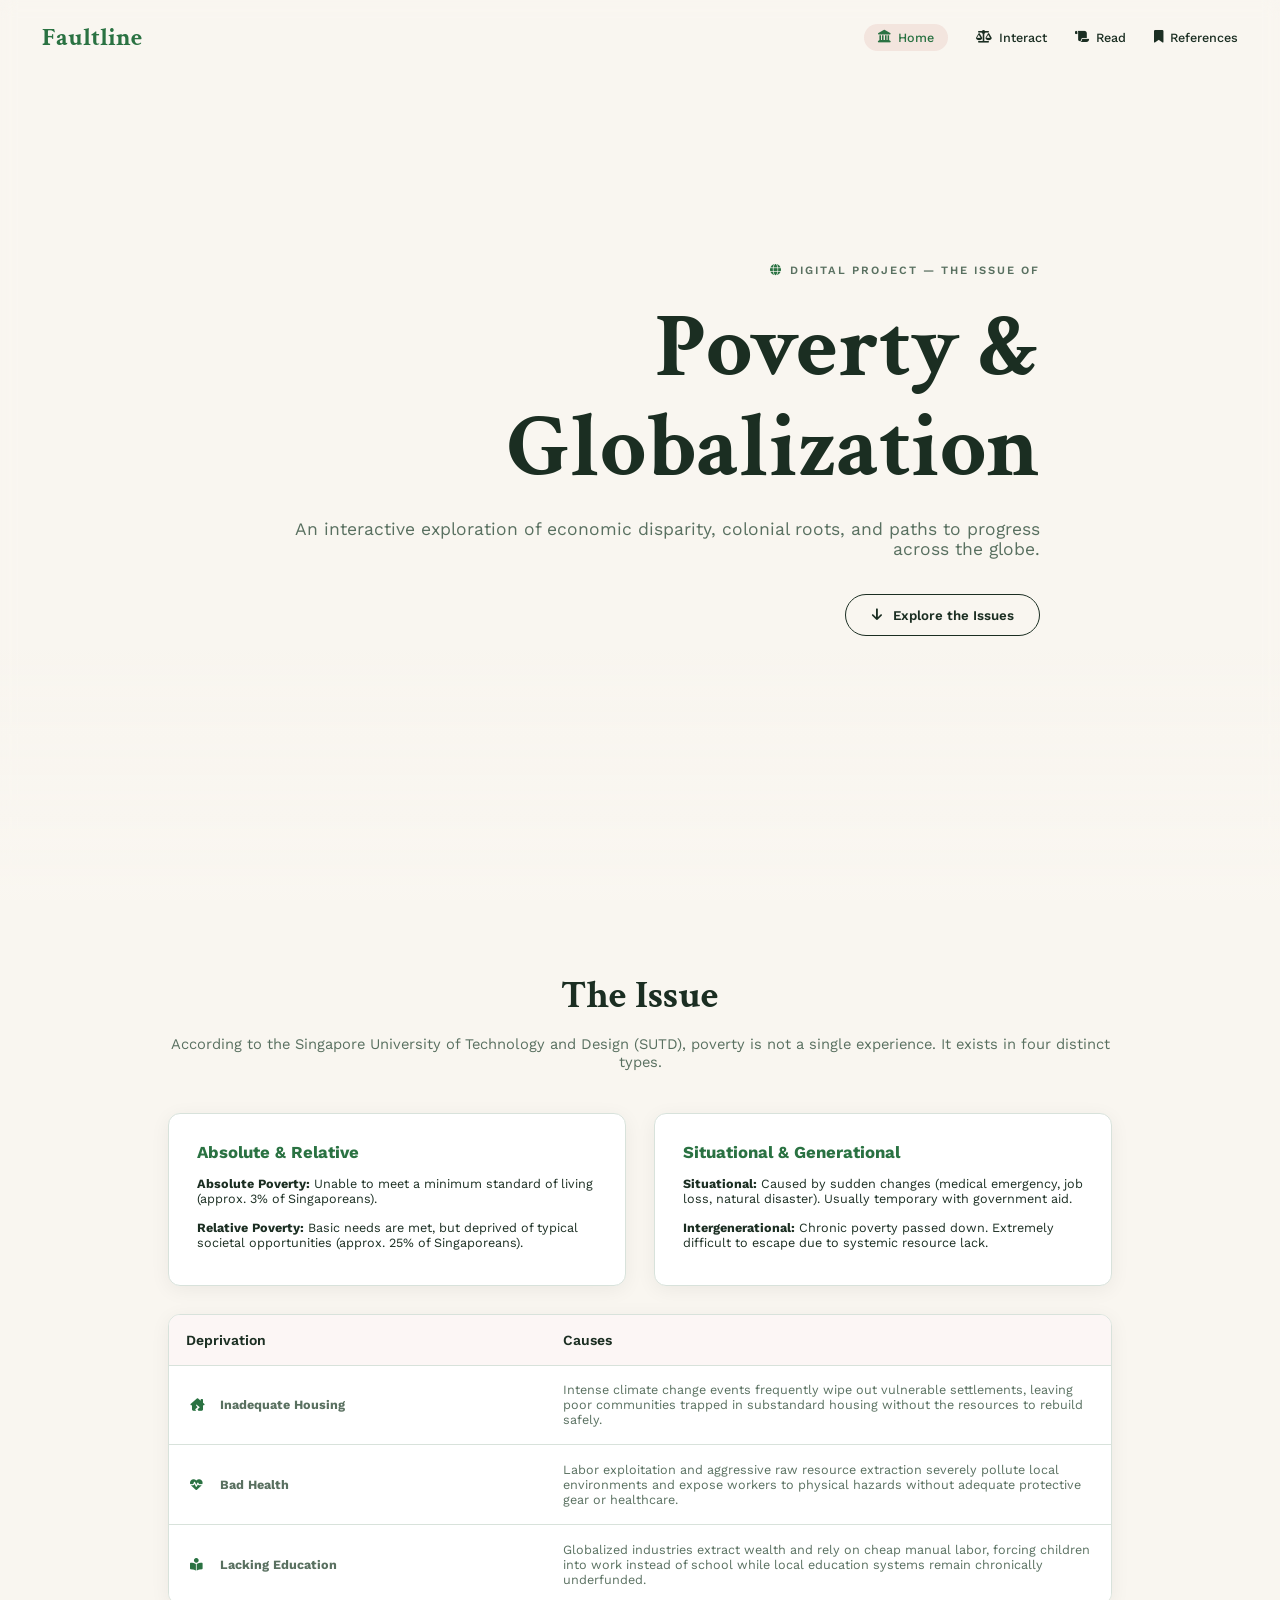
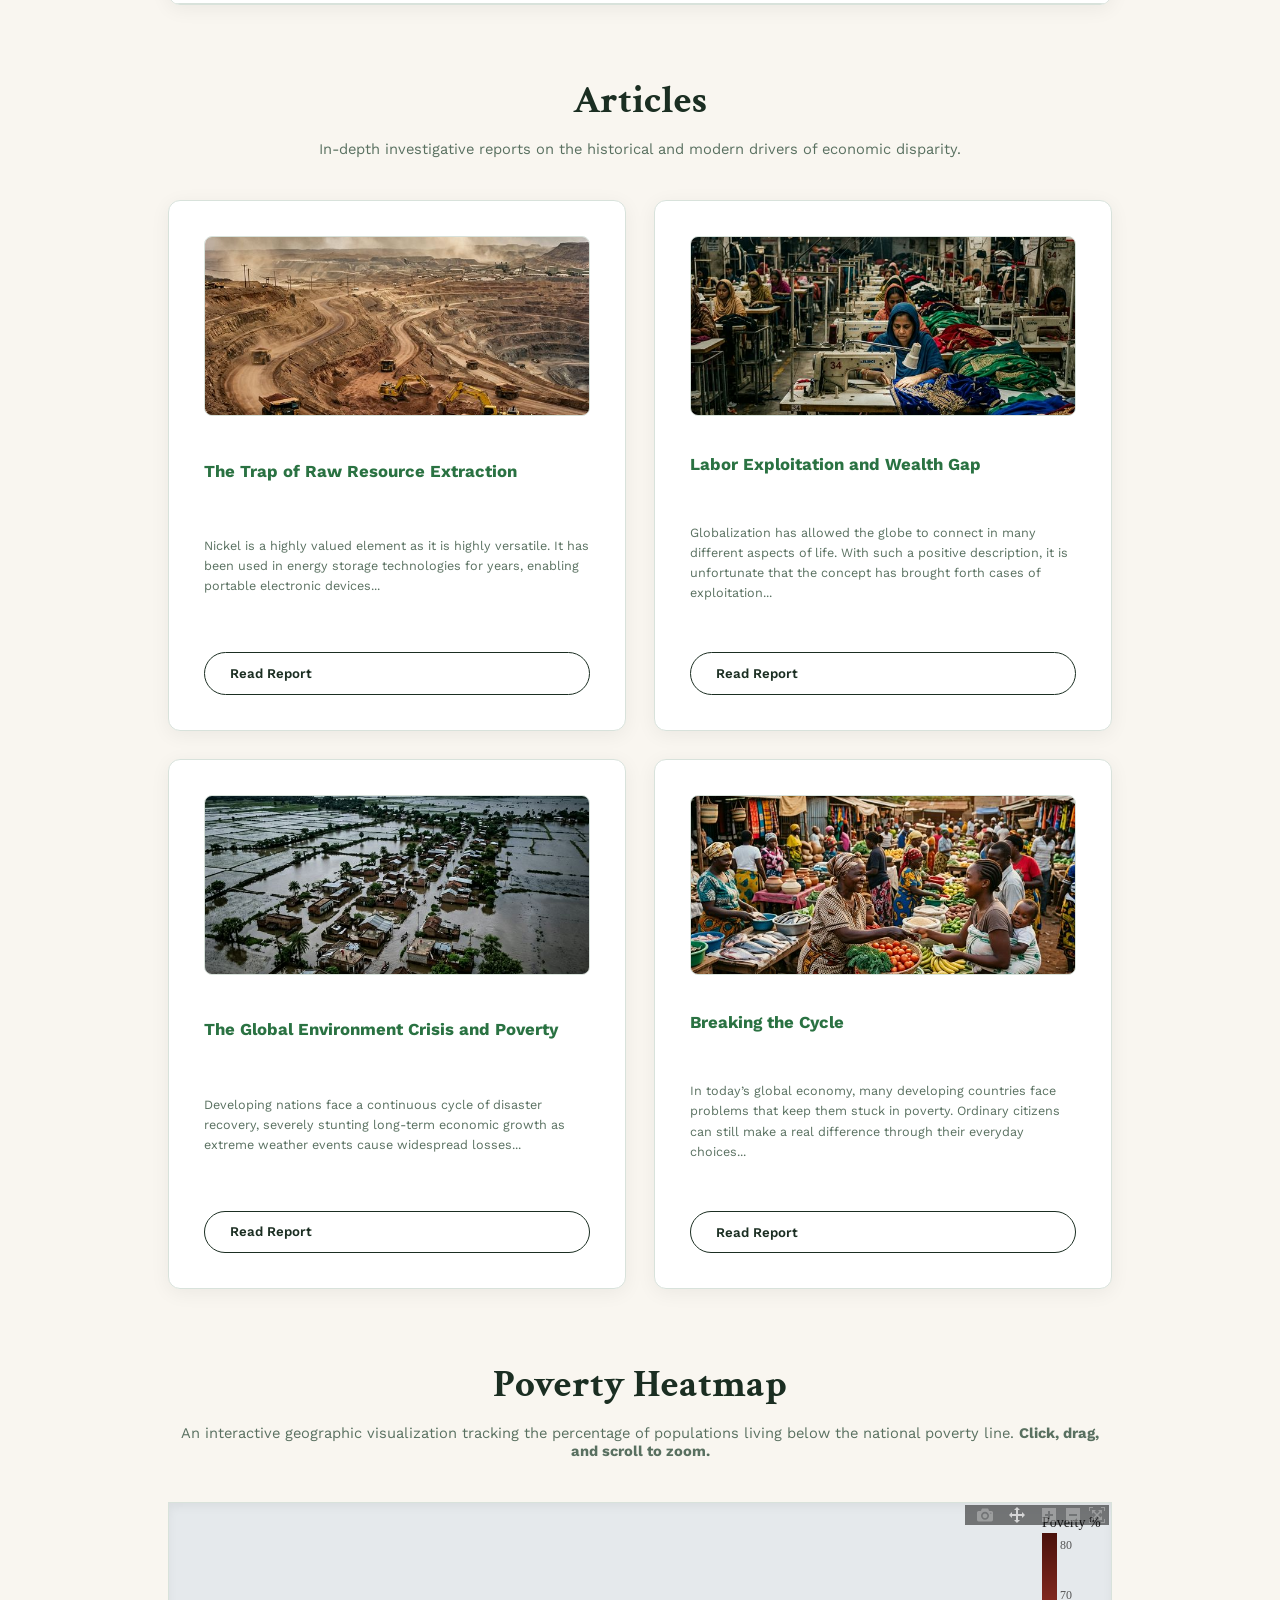
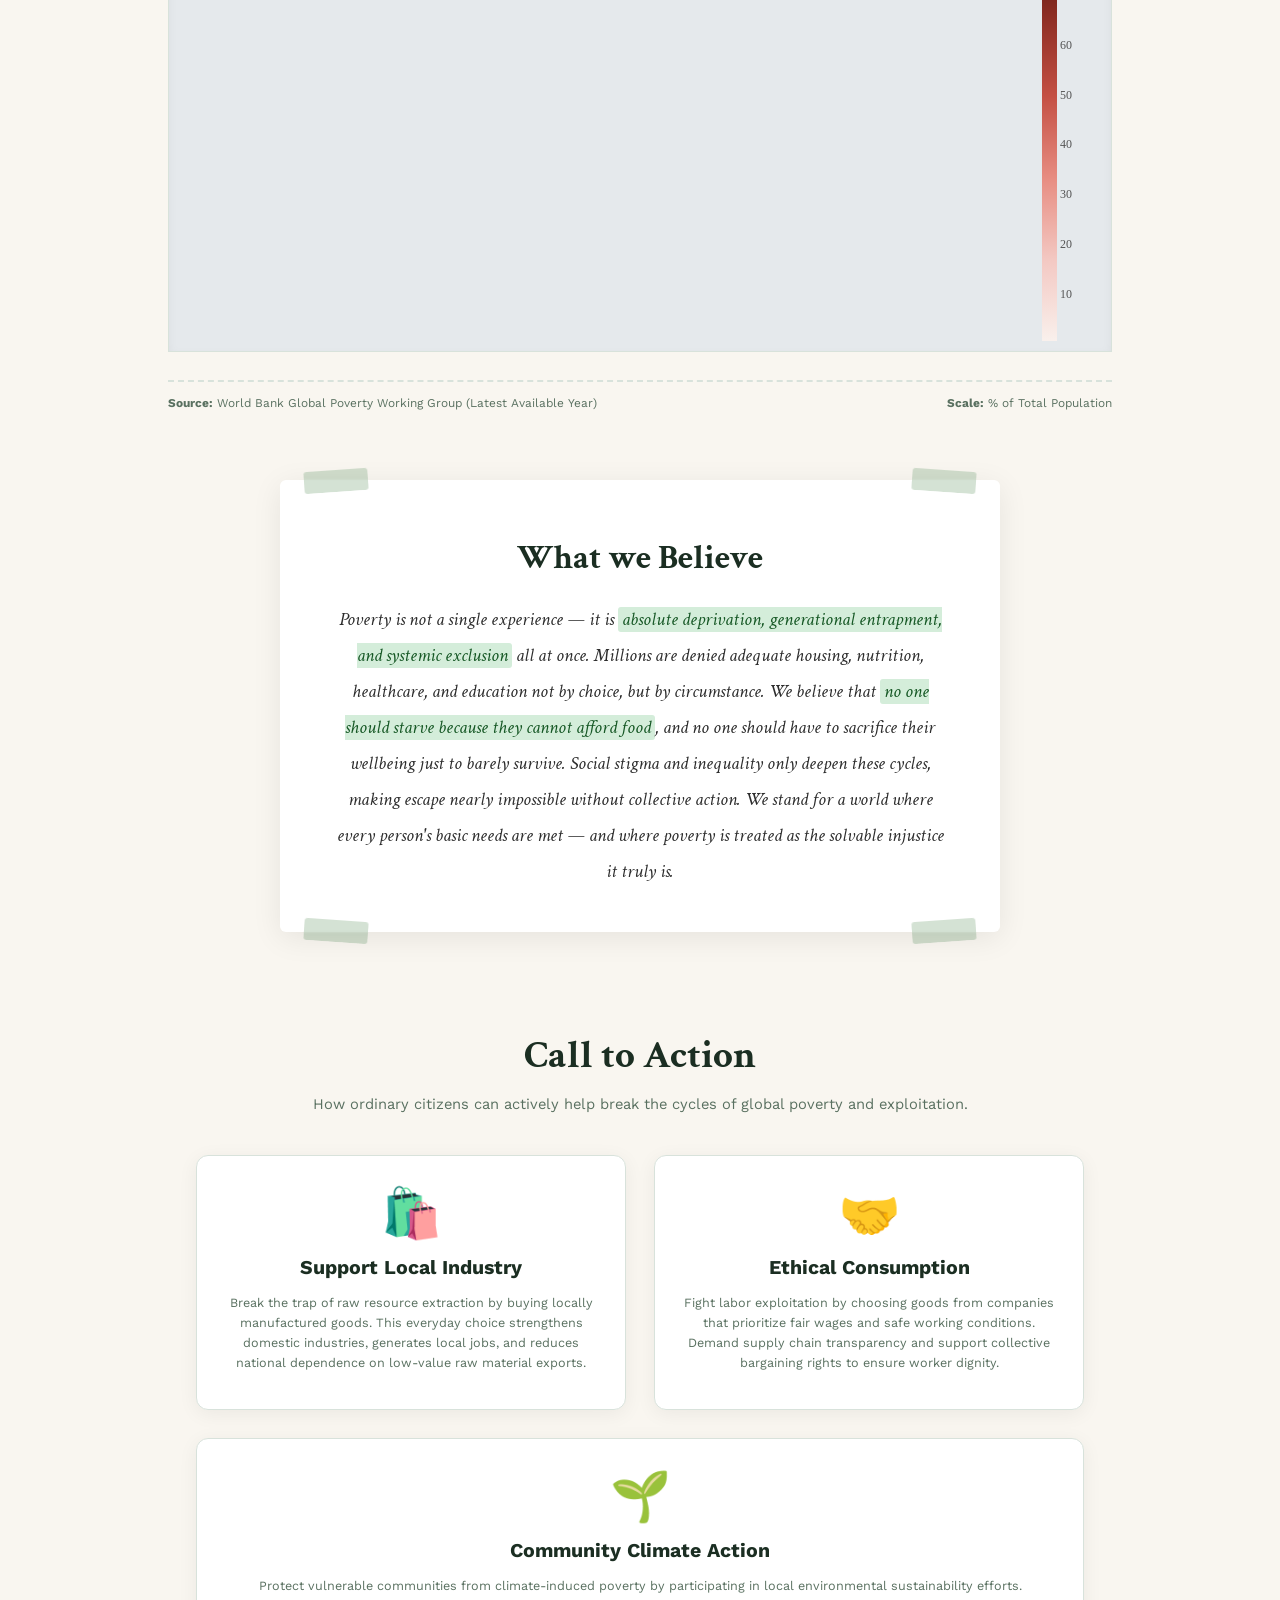
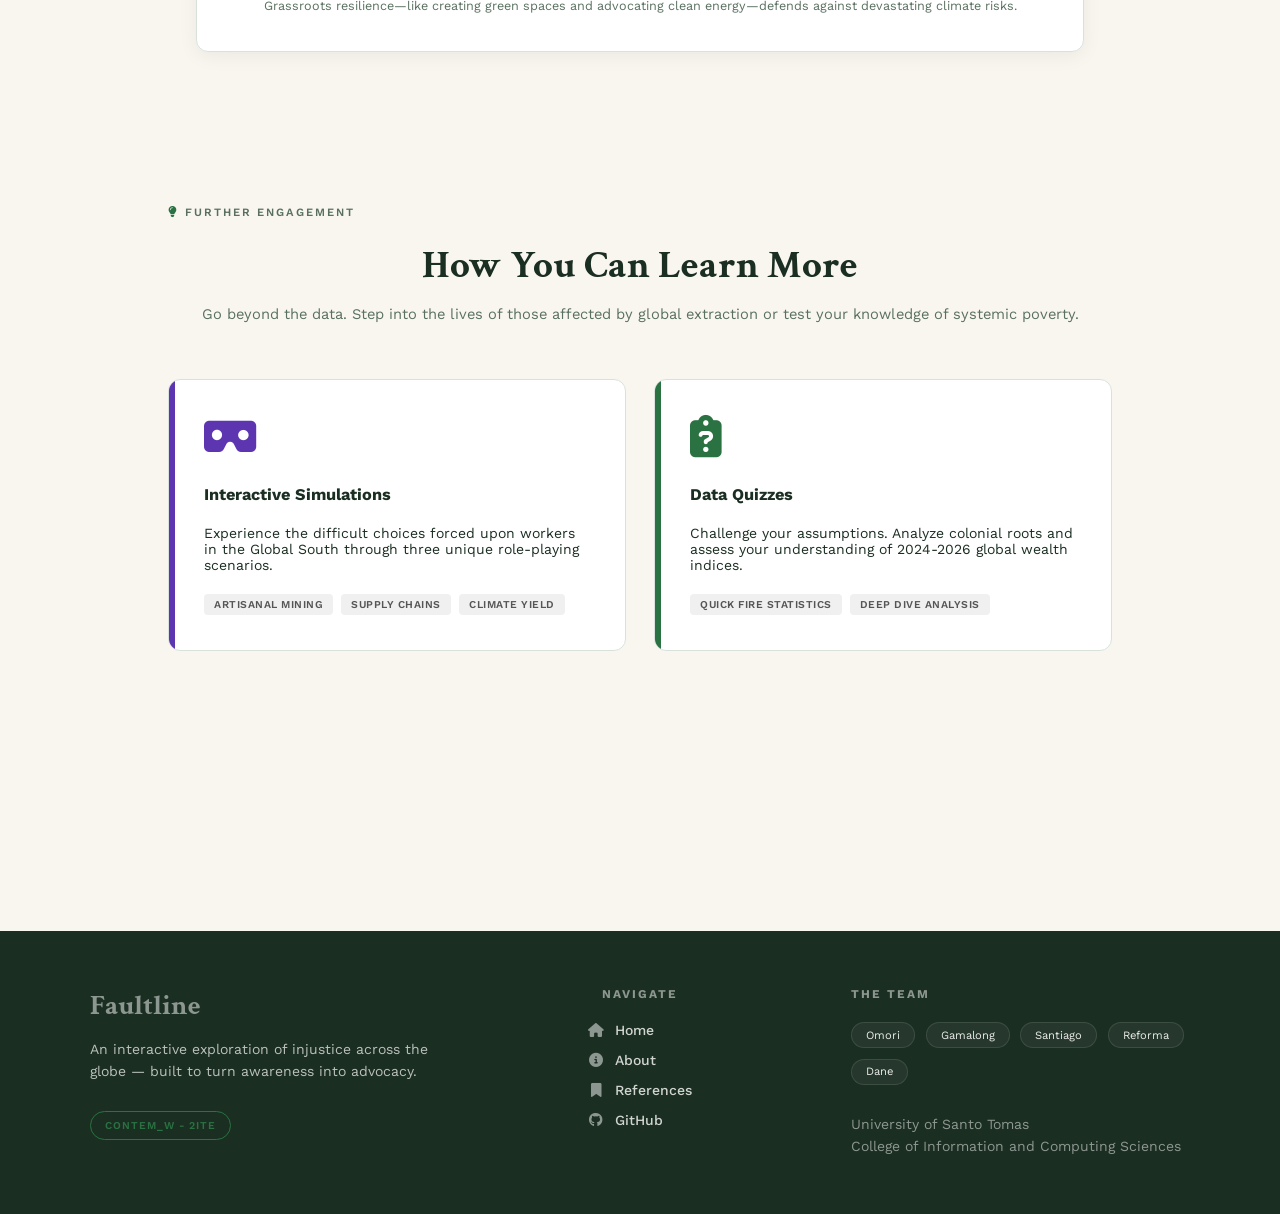
==== commit 780c1d9a: "Added new section & minor polish." ====
--- a/index.html
+++ b/index.html
@@ -66,19 +66,19 @@
                 <div class="table-responsive">
                     <table>
                         <tr>
-                            <th style="width: 40%;">Multi-dimensional Deprivation</th>
-                            <th style="width: 60%;">Impact & Manifestation</th>
+                            <th style="width: 40%;">Deprivation</th>
+                            <th style="width: 60%;">Causes</th>
                         </tr>
                         <tr class="clickable-row" onclick="openFishbone('housing')">
-                            <td><strong>Inadequate Housing</strong></td>
+                            <td><i class="fas fa-house-damage"></i> <strong>Inadequate Housing</strong></td>
                             <td>Intense climate change events frequently wipe out vulnerable settlements, leaving poor communities trapped in substandard housing without the resources to rebuild safely.</td>
                         </tr>
                         <tr class="clickable-row" onclick="openFishbone('health')">
-                            <td><strong>Bad Health</strong></td>
+                            <td><i class="fas fa-heartbeat"></i> <strong>Bad Health</strong></td>
                             <td>Labor exploitation and aggressive raw resource extraction severely pollute local environments and expose workers to physical hazards without adequate protective gear or healthcare.</td>
                         </tr>
                         <tr class="clickable-row" onclick="openFishbone('education')">
-                            <td><strong>Lacking Education</strong></td>
+                            <td><i class="fas fa-book-reader"></i> <strong>Lacking Education</strong></td>
                             <td>Globalized industries extract wealth and rely on cheap manual labor, forcing children into work instead of school while local education systems remain chronically underfunded.</td>
                         </tr>
 
@@ -149,7 +149,7 @@
                 <div class="tape tape-br"></div>
 
                 <!-- Title -->
-                <h2 class="stand-title">Our Stand</h2>
+                <h2 class="stand-title">What we Believe</h2>
 
                 <!-- Body text -->
                 <p class="stand-body">
@@ -203,6 +203,42 @@
                             Protect vulnerable communities from climate-induced poverty by participating in local environmental sustainability efforts. 
                             Grassroots resilience—like creating green spaces and advocating clean energy—defends against devastating climate risks.
                         </p>
+                    </div>
+                </div>
+            </section>
+        </div>
+
+        <!-- How You can Learn More -->
+        <div class="reveal">
+            <section class="learn-more-section paper-sheet">
+                <header class="learn-more-header">
+                    <p class="overtitle"><i class="fas fa-lightbulb"></i> Further Engagement</p>
+                    <h2>How You Can Learn More</h2>
+                    <p class="section-desc">Go beyond the data. Step into the lives of those affected by global extraction or test your knowledge of systemic poverty.</p>
+                </header>
+
+                <div class="preview-grid">
+                    <!-- Simulations Preview -->
+                    <div class="preview-card sim-preview" onclick="window.location.href='interact.html#simulations'">
+                        <i class="fas fa-vr-cardboard preview-icon"></i>
+                        <h3>Interactive Simulations</h3>
+                        <p>Experience the difficult choices forced upon workers in the Global South through three unique role-playing scenarios.</p>
+                        <div class="tag-list">
+                            <span class="tag">Artisanal Mining</span>
+                            <span class="tag">Supply Chains</span>
+                            <span class="tag">Climate Yield</span>
+                        </div>
+                    </div>
+
+                    <!-- Quizzes Preview -->
+                    <div class="preview-card quiz-preview" onclick="window.location.href='interact.html#quizzes'">
+                        <i class="fas fa-clipboard-question preview-icon"></i>
+                        <h3>Data Quizzes</h3>
+                        <p>Challenge your assumptions. Analyze colonial roots and assess your understanding of 2024-2026 global wealth indices.</p>
+                        <div class="tag-list">
+                            <span class="tag">Quick Fire Statistics</span>
+                            <span class="tag">Deep Dive Analysis</span>
+                        </div>
                     </div>
                 </div>
             </section>
--- a/styles/components.css
+++ b/styles/components.css
@@ -139,6 +139,7 @@
 }
 
 td { color: var(--text-light); font-size: 0.9rem; }
+td i { color: var(--accent-red); margin-right: 8px; width: 22px; text-align: center; }
 
 @media (max-width: 768px) {
     .grid-2 { grid-template-columns: 1fr; }
@@ -266,7 +267,7 @@
     font-family: var(--font-header);
     font-size: 2.4rem;
     font-style: normal;
-    color: var(--accent-red);
+    color: var(--text-dark);
     margin-bottom: 1.6rem;
     text-align: center;
 }
@@ -572,4 +573,98 @@
 }
 .fishbone-bottom .clickable-cause:hover {
     transform: translate(-50%, 5px) rotate(35deg) scale(1.05);
+}
+
+/* --- LEARN MORE PREVIEW SECTION --- */
+.learn-more-section {
+    padding-top: 4rem;
+    padding-bottom: 6rem;
+}
+
+.learn-more-header {
+    text-align: center;
+    margin-bottom: 4rem;
+}
+
+.preview-grid {
+    display: grid;
+    grid-template-columns: repeat(auto-fit, minmax(320px, 1fr));
+    gap: 2.5rem;
+    margin-bottom: 4rem;
+}
+
+.preview-card {
+    background-color: #fff;
+    border: 1px solid var(--border-color);
+    border-radius: 12px;
+    padding: 2.5rem;
+    transition: all 0.3s cubic-bezier(0.1, 0.7, 0.1, 1);
+    display: flex;
+    flex-direction: column;
+    gap: 1.5rem;
+    position: relative;
+    overflow: hidden;
+    cursor: pointer;
+}
+
+[id] {
+    scroll-margin-top: 200px;
+}
+
+.preview-card::before {
+    content: '';
+    position: absolute;
+    top: 0;
+    left: 0;
+    width: 6px;
+    height: 100%;
+}
+
+.preview-card.sim-preview::before { background-color: #5e35b1; }
+.preview-card.quiz-preview::before { background-color: var(--accent-red); }
+
+.preview-card:hover {
+    transform: translateY(-8px);
+    box-shadow: 0 15px 40px rgba(0,0,0,0.1);
+    border-color: rgba(0,0,0,0.15);
+}
+
+.preview-icon {
+    font-size: 3rem;
+    margin-bottom: 0.5rem;
+}
+
+.preview-card.sim-preview .preview-icon { color: #5e35b1; }
+.preview-card.quiz-preview .preview-icon { color: var(--accent-red); }
+
+.tag-list {
+    display: flex;
+    flex-wrap: wrap;
+    gap: 0.6rem;
+    margin-top: auto;
+}
+
+.tag {
+    font-size: 0.75rem;
+    font-weight: 600;
+    text-transform: uppercase;
+    letter-spacing: 0.5px;
+    padding: 4px 10px;
+    border-radius: 4px;
+    background: #f0f0f0;
+    color: #555;
+}
+
+.cta-footer {
+    text-align: center;
+}
+
+.btn-large {
+    padding: 1.2rem 3rem;
+    font-size: 1.1rem;
+    font-weight: 600;
+}
+
+@media (max-width: 768px) {
+    .preview-grid { grid-template-columns: 1fr; }
 }
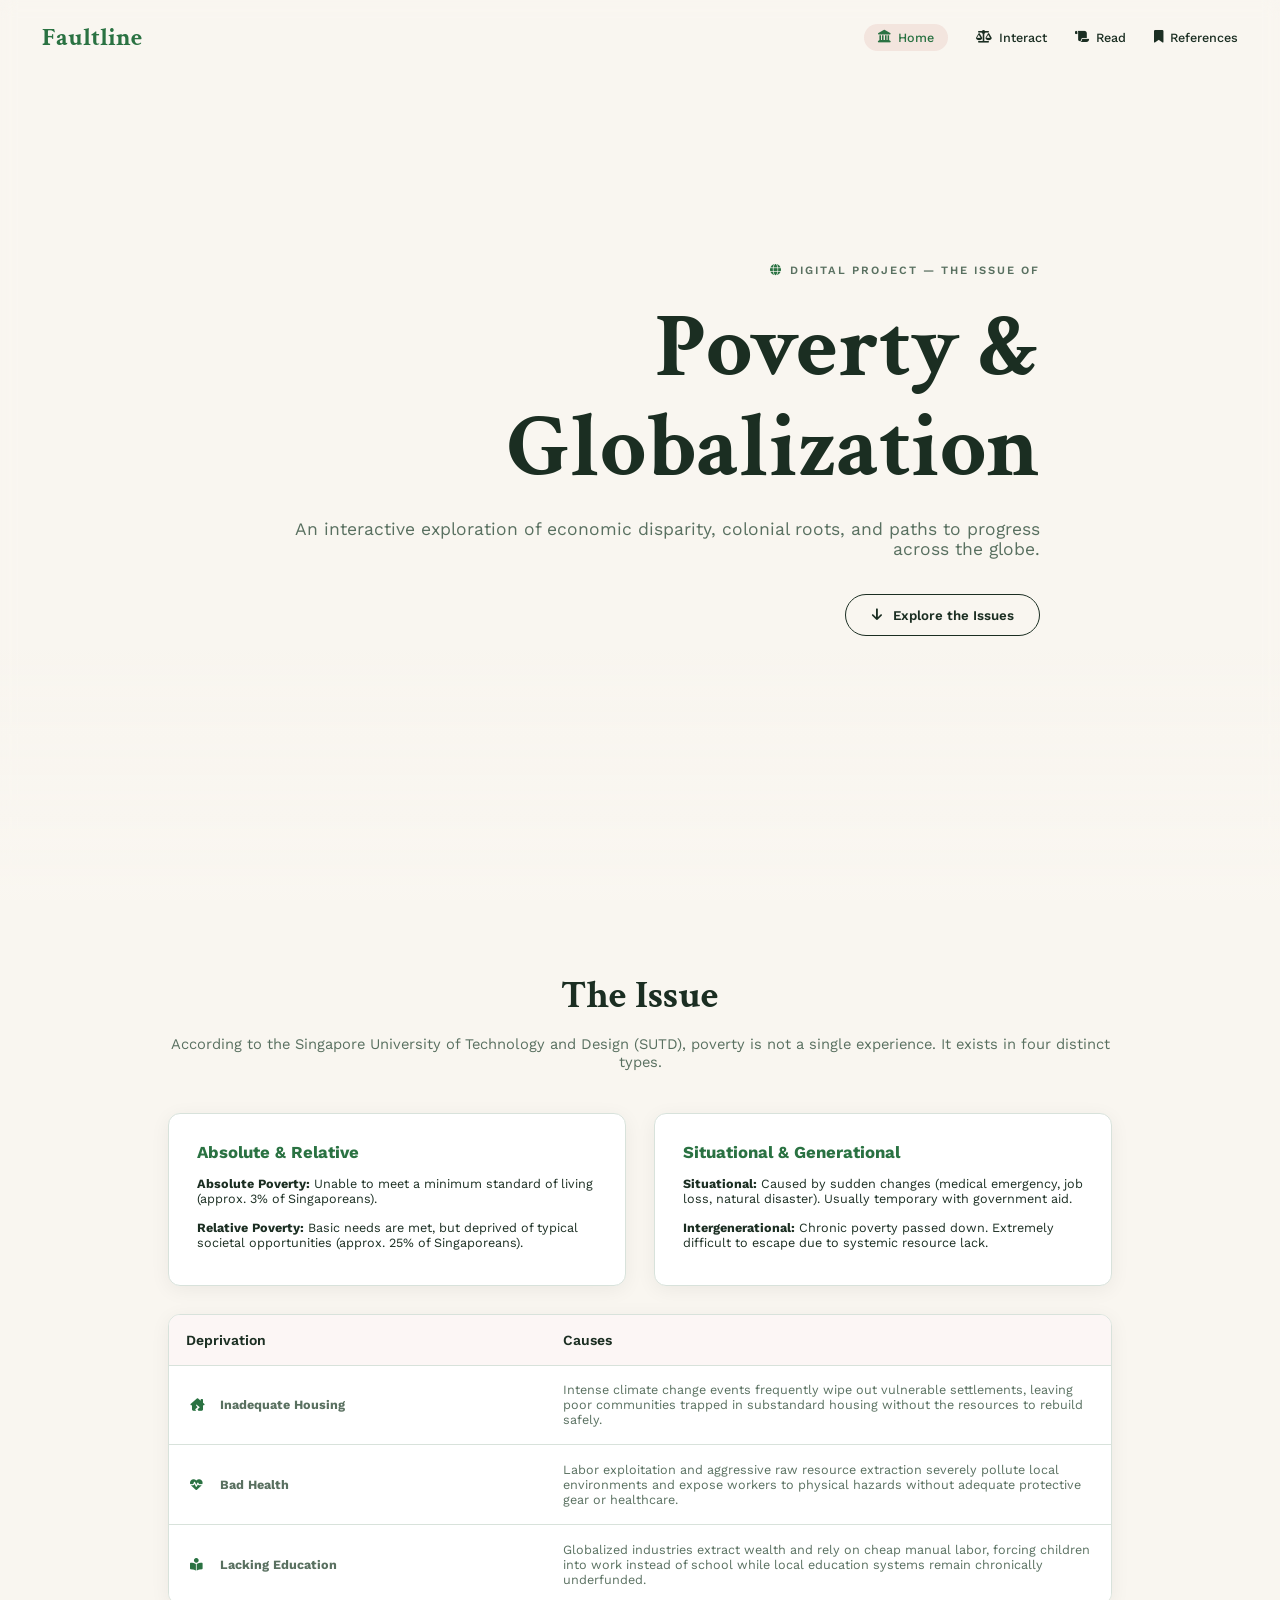
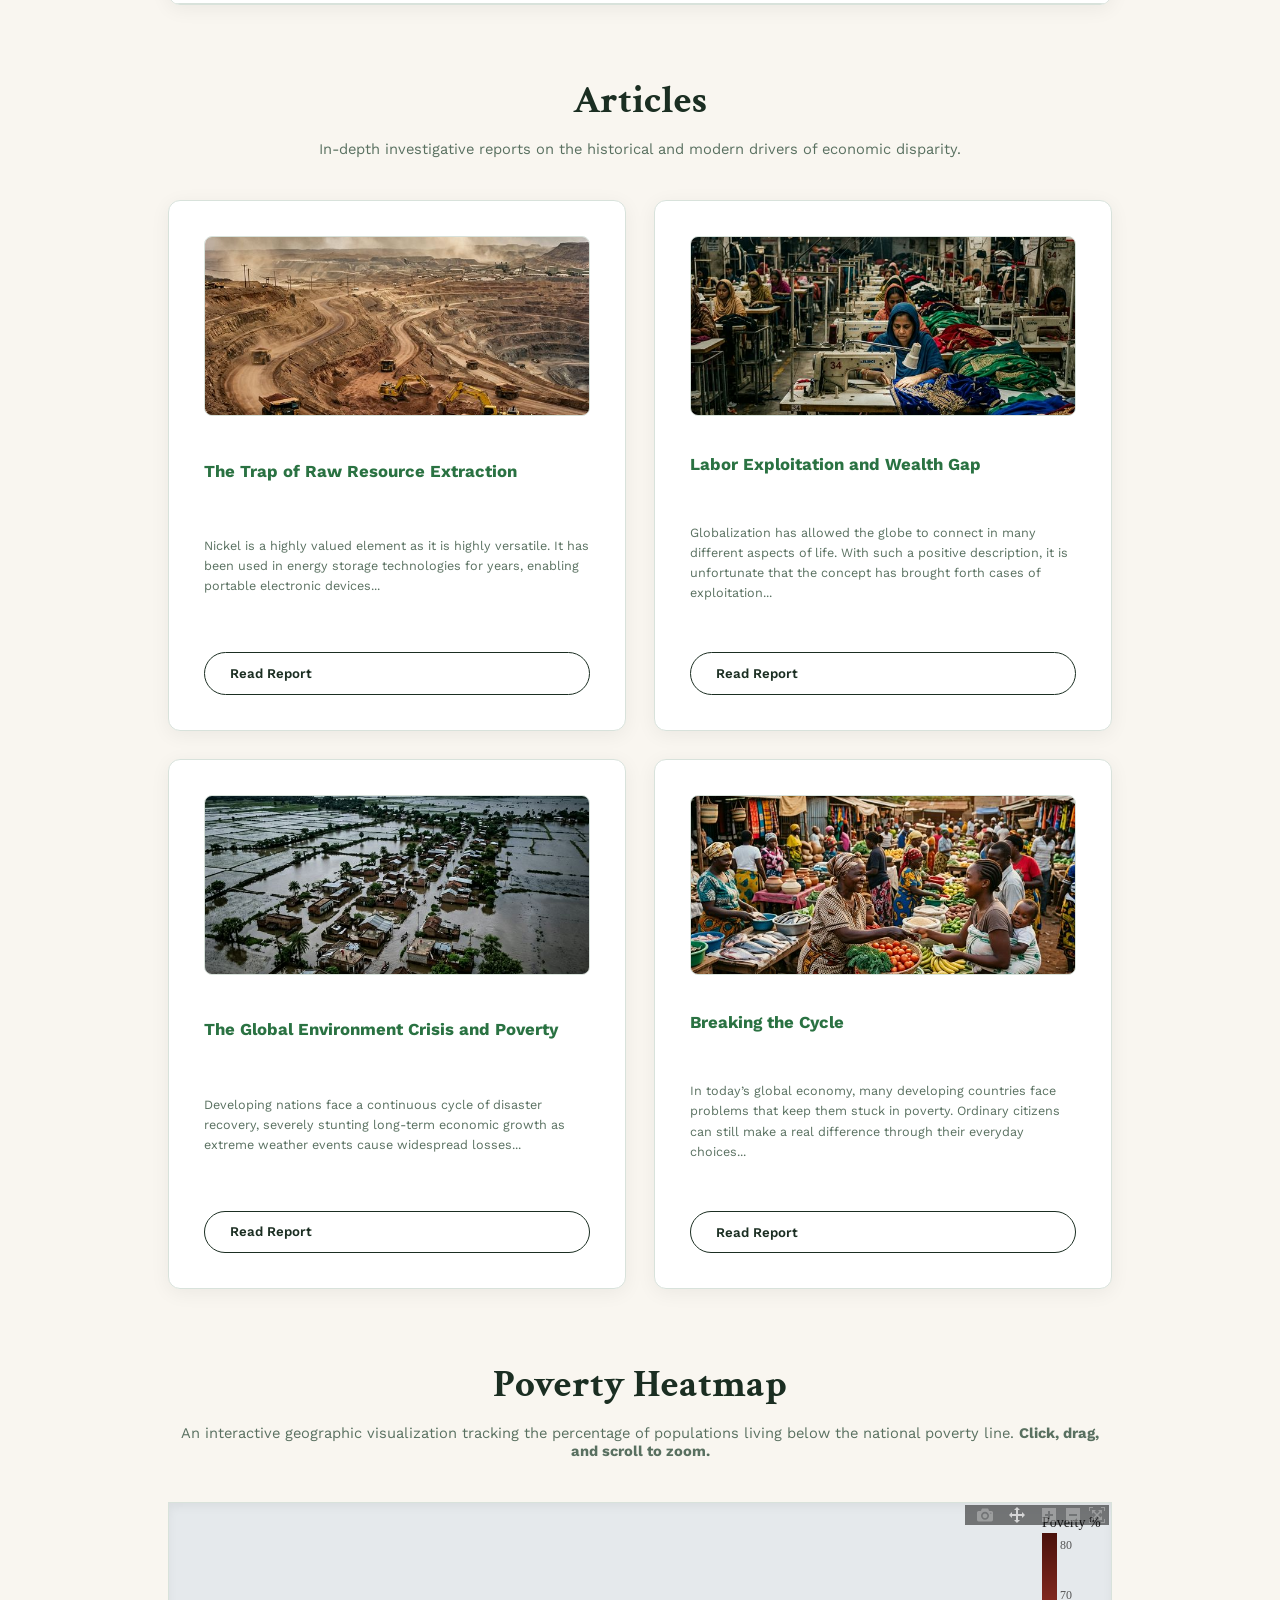
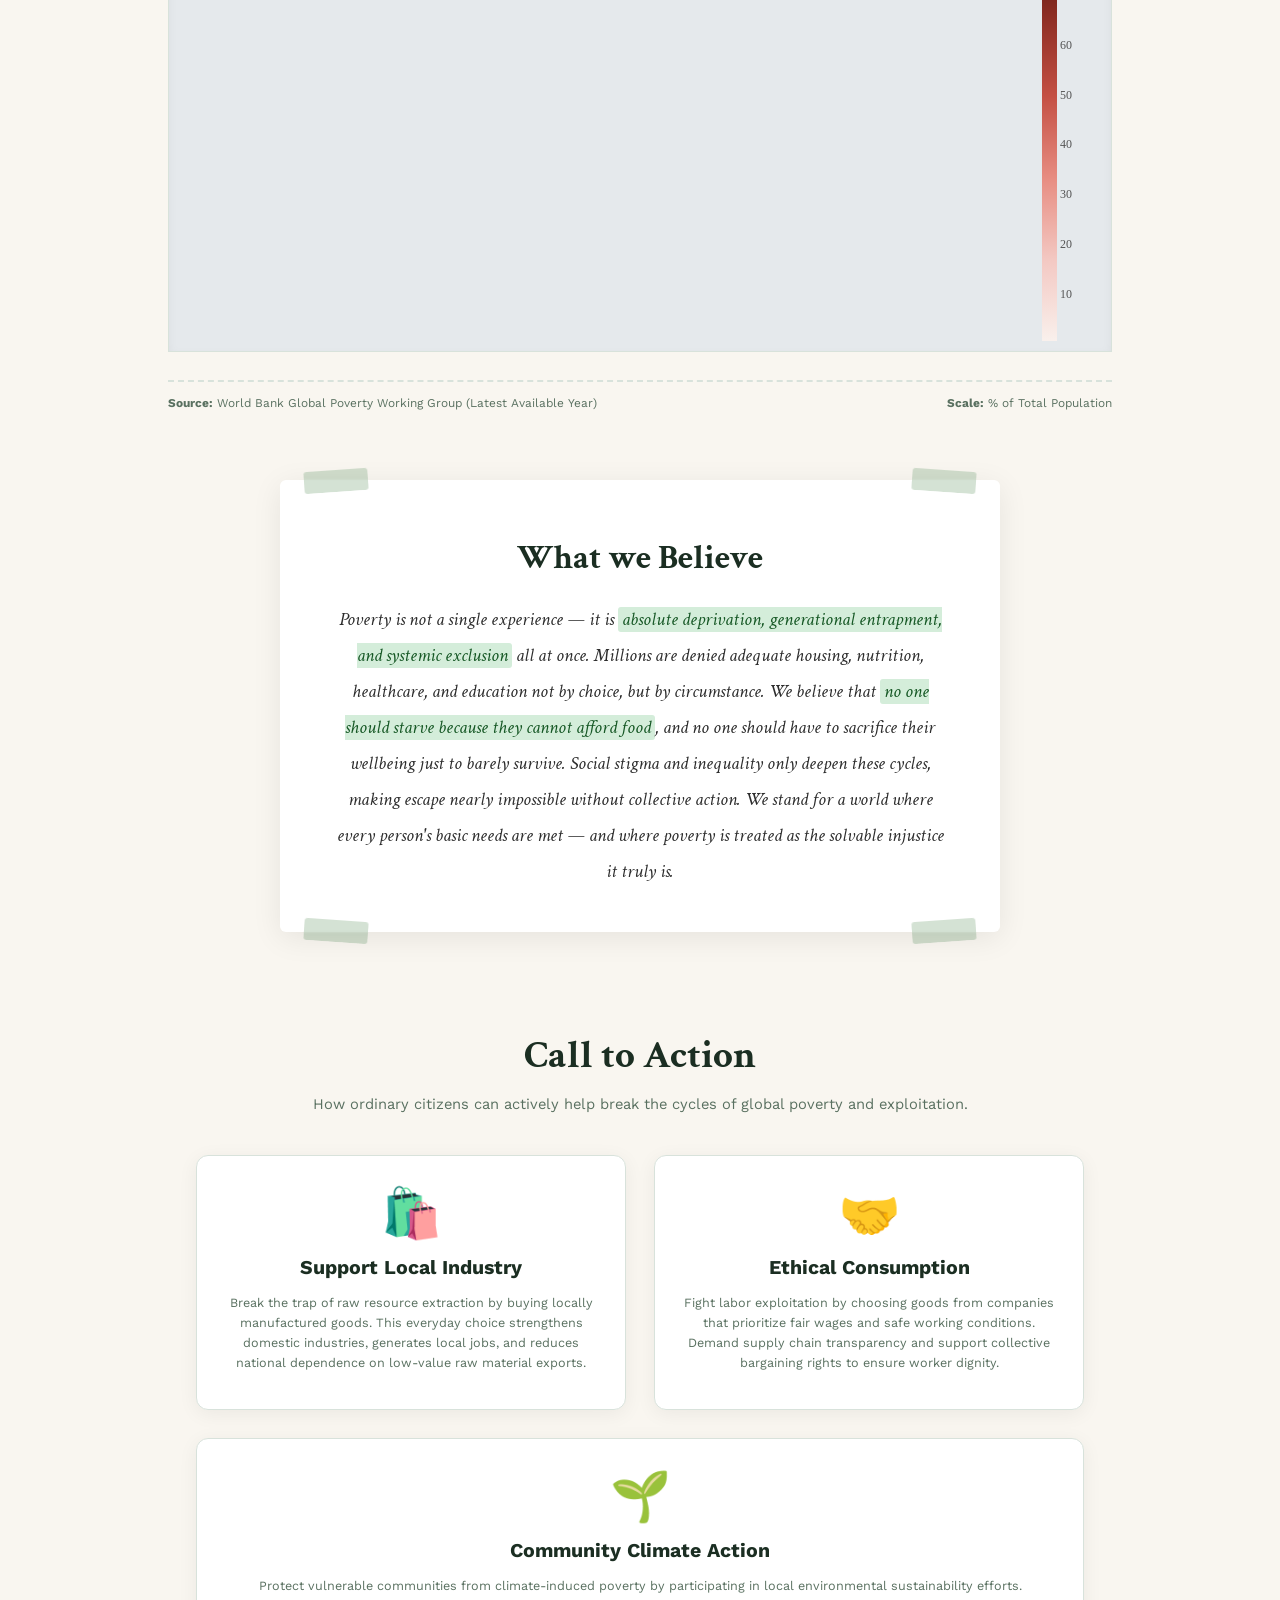
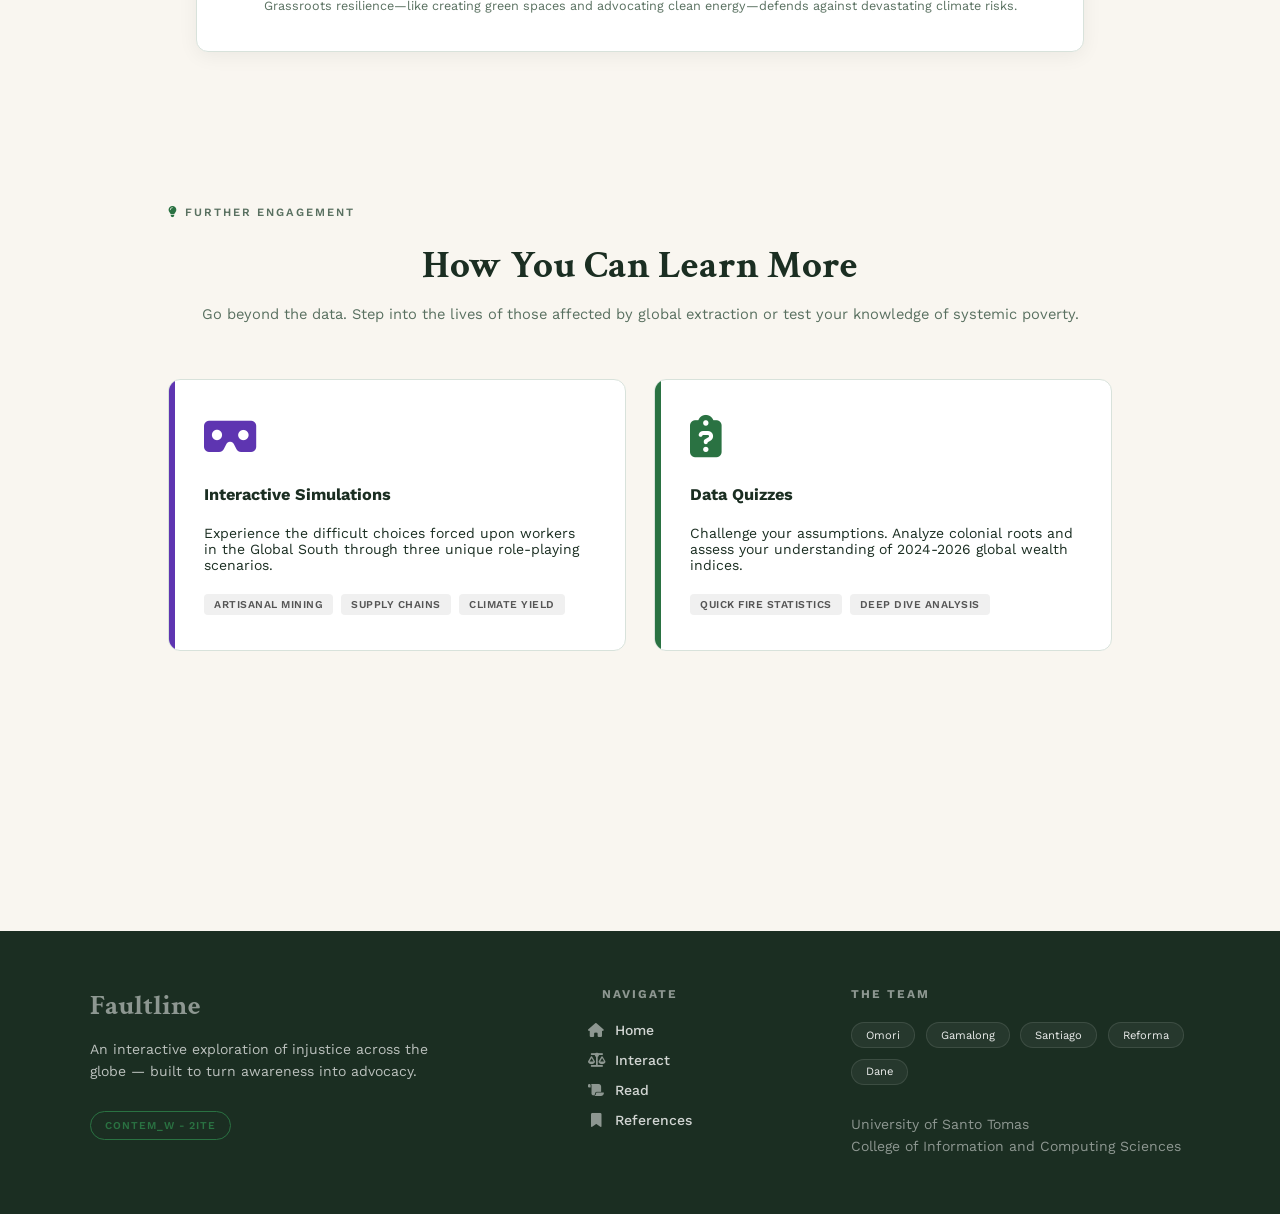
==== commit da84ca40: "Fixed footer navigation." ====
--- a/index.html
+++ b/index.html
@@ -4,6 +4,7 @@
     <meta charset="UTF-8">
     <meta name="viewport" content="width=device-width, initial-scale=1.0">
     <title>Faultline - Poverty & Globalization</title>
+    <link rel="icon" type="image/x-icon" href="images/favicon.ico">
     
     <link rel="stylesheet" href="https://cdnjs.cloudflare.com/ajax/libs/font-awesome/6.4.0/css/all.min.css">
     <script src="https://cdn.plot.ly/plotly-2.27.0.min.js"></script>
@@ -26,7 +27,7 @@
             <li><a href="index.html" class="active-link"><i class="fas fa-landmark"></i> Home</a></li>
             <li><a href="interact.html"><i class="fas fa-scale-balanced"></i> Interact</a></li>
             <li><a href="read.html"><i class="fas fa-scroll"></i> Read</a></li>
-            <li><a href="#references"><i class="fas fa-bookmark"></i> References</a></li>
+            <li><a href="References.pdf" target="_blank"><i class="fas fa-bookmark"></i> References</a></li>
         </ul>
     </nav>
 
@@ -65,23 +66,26 @@
 
                 <div class="table-responsive">
                     <table>
-                        <tr>
-                            <th style="width: 40%;">Deprivation</th>
-                            <th style="width: 60%;">Causes</th>
-                        </tr>
-                        <tr class="clickable-row" onclick="openFishbone('housing')">
-                            <td><i class="fas fa-house-damage"></i> <strong>Inadequate Housing</strong></td>
-                            <td>Intense climate change events frequently wipe out vulnerable settlements, leaving poor communities trapped in substandard housing without the resources to rebuild safely.</td>
-                        </tr>
-                        <tr class="clickable-row" onclick="openFishbone('health')">
-                            <td><i class="fas fa-heartbeat"></i> <strong>Bad Health</strong></td>
-                            <td>Labor exploitation and aggressive raw resource extraction severely pollute local environments and expose workers to physical hazards without adequate protective gear or healthcare.</td>
-                        </tr>
-                        <tr class="clickable-row" onclick="openFishbone('education')">
-                            <td><i class="fas fa-book-reader"></i> <strong>Lacking Education</strong></td>
-                            <td>Globalized industries extract wealth and rely on cheap manual labor, forcing children into work instead of school while local education systems remain chronically underfunded.</td>
-                        </tr>
-
+                        <thead>
+                            <tr>
+                                <th style="width: 40%;">Deprivation</th>
+                                <th style="width: 60%;">Causes</th>
+                            </tr>
+                        </thead>
+                        <tbody>
+                            <tr class="clickable-row" onclick="openFishbone('housing')">
+                                <td data-label="Deprivation"><i class="fas fa-house-damage"></i> <strong>Inadequate Housing</strong></td>
+                                <td data-label="Causes">Intense climate change events frequently wipe out vulnerable settlements, leaving poor communities trapped in substandard housing without the resources to rebuild safely.</td>
+                            </tr>
+                            <tr class="clickable-row" onclick="openFishbone('health')">
+                                <td data-label="Deprivation"><i class="fas fa-heartbeat"></i> <strong>Bad Health</strong></td>
+                                <td data-label="Causes">Labor exploitation and aggressive raw resource extraction severely pollute local environments and expose workers to physical hazards without adequate protective gear or healthcare.</td>
+                            </tr>
+                            <tr class="clickable-row" onclick="openFishbone('education')">
+                                <td data-label="Deprivation"><i class="fas fa-book-reader"></i> <strong>Lacking Education</strong></td>
+                                <td data-label="Causes">Globalized industries extract wealth and rely on cheap manual labor, forcing children into work instead of school while local education systems remain chronically underfunded.</td>
+                            </tr>
+                        </tbody>
                     </table>
                 </div>
             </section>
@@ -257,9 +261,10 @@
                 <h4>NAVIGATE</h4>
                 <ul>
                     <li><a href="index.html"><i class="fas fa-home"></i> Home</a></li>
-                    <li><a href="interact.html"><i class="fas fa-info-circle"></i> About</a></li>
-                    <li><a href="#references"><i class="fas fa-bookmark"></i> References</a></li>
-                    <li><a href="#"><i class="fab fa-github"></i> GitHub</a></li>
+                    <li><a href="interact.html"><i class="fas fa-scale-balanced"></i> Interact</a></li>
+                    <li><a href="read.html"><i class="fas fa-scroll"></i> Read</a></li>
+                    <li><a href="References.pdf" target="_blank"><i class="fas fa-bookmark"></i> References</a></li>
+
                 </ul>
             </div>
             
--- a/styles/components.css
+++ b/styles/components.css
@@ -123,7 +123,6 @@
     width: 100%;
     border-collapse: collapse;
     background: var(--white);
-    min-width: 600px; 
 }
 
 th, td {
@@ -146,6 +145,44 @@
     h2 { font-size: 2.2rem; }
     .stat-box .number { font-size: 2.8rem; }
     .stat-box { padding: 2rem 1.5rem; }
+
+    /* Responsive Table Stacking */
+    .table-responsive table {
+        border: 0;
+    }
+    
+    .table-responsive thead {
+        display: none; /* Hide headers on mobile */
+    }
+    
+    .table-responsive tr {
+        display: block;
+        border-bottom: 2px solid var(--border-color);
+        margin-bottom: 0.5rem;
+        padding: 1rem 0;
+    }
+    
+    .table-responsive td {
+        display: block;
+        text-align: left;
+        padding: 0.5rem 1.2rem;
+        border-bottom: 0;
+        position: relative;
+    }
+
+    .table-responsive td::before {
+        content: attr(data-label);
+        display: block;
+        font-weight: bold;
+        text-transform: uppercase;
+        font-size: 0.75rem;
+        color: var(--accent-red);
+        margin-bottom: 0.3rem;
+    }
+
+    .table-responsive td i {
+        display: none; /* Hide icons in mobile labels to save space */
+    }
 }
 
 /* --- QUIZ & MODAL STYLING --- */
@@ -476,11 +513,118 @@
 }
 
 @media (max-width: 768px) {
-    .fishbone-chart { height: auto; display: flex; flex-direction: column; align-items: center; gap: 1rem; }
-    .fishbone-spine, .rib, .fishbone-top, .fishbone-bottom { display: none; }
-    .fishbone-head { position: static; width: 100%; transform: none; margin-bottom: 2rem; }
-    .fishbone-head::before { display: none; }
-    .cause-box { position: static; transform: none !important; width: 100%; border-color: #555; }
+    .fishbone-content {
+        padding: 20px 15px; /* Reduce padding to save space on mobile */
+    }
+
+    .fishbone-chart { 
+        display: grid;
+        grid-template-columns: 1fr 1fr;
+        gap: 1.5rem 0;
+        align-items: center; 
+        padding: 0;
+        margin-top: 2rem;
+        position: relative;
+        height: auto;
+    }
+    
+    .fishbone-spine { 
+        display: block;
+        width: 4px;
+        height: calc(100% - 30px); /* Leave room for head */
+        position: absolute;
+        left: 50%;
+        top: 0;
+        transform: translateX(-50%);
+        border-radius: 3px;
+        z-index: 1;
+    }
+
+    .fishbone-top, .fishbone-bottom { 
+        display: contents; /* Let ribs participate in the grid directly */
+    }
+
+    .rib { 
+        display: flex;
+        width: 100%;
+        height: auto;
+        position: relative;
+        background: transparent;
+        transform: none !important;
+        margin: 0;
+    }
+
+    /* Left side (1st rib of top and bottom) */
+    .fishbone-top .rib:nth-child(1),
+    .fishbone-bottom .rib:nth-child(1) {
+        justify-content: flex-end;
+        padding-right: 15px;
+    }
+
+    /* Right side (2nd rib of top and bottom) */
+    .fishbone-top .rib:nth-child(2),
+    .fishbone-bottom .rib:nth-child(2) {
+        justify-content: flex-start;
+        padding-left: 15px;
+    }
+
+    .cause-box { 
+        position: relative;
+        width: 100%; /* Fill available space up to max */
+        max-width: 130px;
+        padding: 0.6rem;
+        font-size: 0.75rem;
+        transform: none !important;
+        left: auto !important; right: auto !important; top: auto !important; bottom: auto !important;
+        z-index: 2;
+    }
+
+    /* Connecting lines pointing towards the spine */
+    .fishbone-top .rib:nth-child(1) .cause-box::after,
+    .fishbone-bottom .rib:nth-child(1) .cause-box::after {
+        content: '';
+        position: absolute;
+        top: 50%;
+        right: -15px;
+        width: 15px;
+        height: 3px;
+        background-color: var(--accent-red);
+        z-index: -1;
+    }
+    .fishbone-top .rib:nth-child(2) .cause-box::after,
+    .fishbone-bottom .rib:nth-child(2) .cause-box::after {
+        content: '';
+        position: absolute;
+        top: 50%;
+        left: -15px;
+        width: 15px;
+        height: 3px;
+        background-color: var(--accent-red);
+        z-index: -1;
+    }
+
+    .fishbone-head { 
+        position: relative;
+        grid-column: 1 / -1;
+        justify-self: center;
+        width: 80%;
+        transform: none;
+        left: auto; right: auto; top: auto;
+        margin-top: 1.5rem;
+        padding: 0.8rem;
+        z-index: 3;
+    }
+
+    .fishbone-head::before { 
+        content: '';
+        position: absolute;
+        top: -20px;
+        left: 50%;
+        transform: translateX(-50%);
+        border-width: 0 12px 20px 12px;
+        border-style: solid;
+        border-color: transparent transparent var(--accent-red) transparent;
+    }
 }
 
 /* --- FISHBONE SIDE PANEL --- */
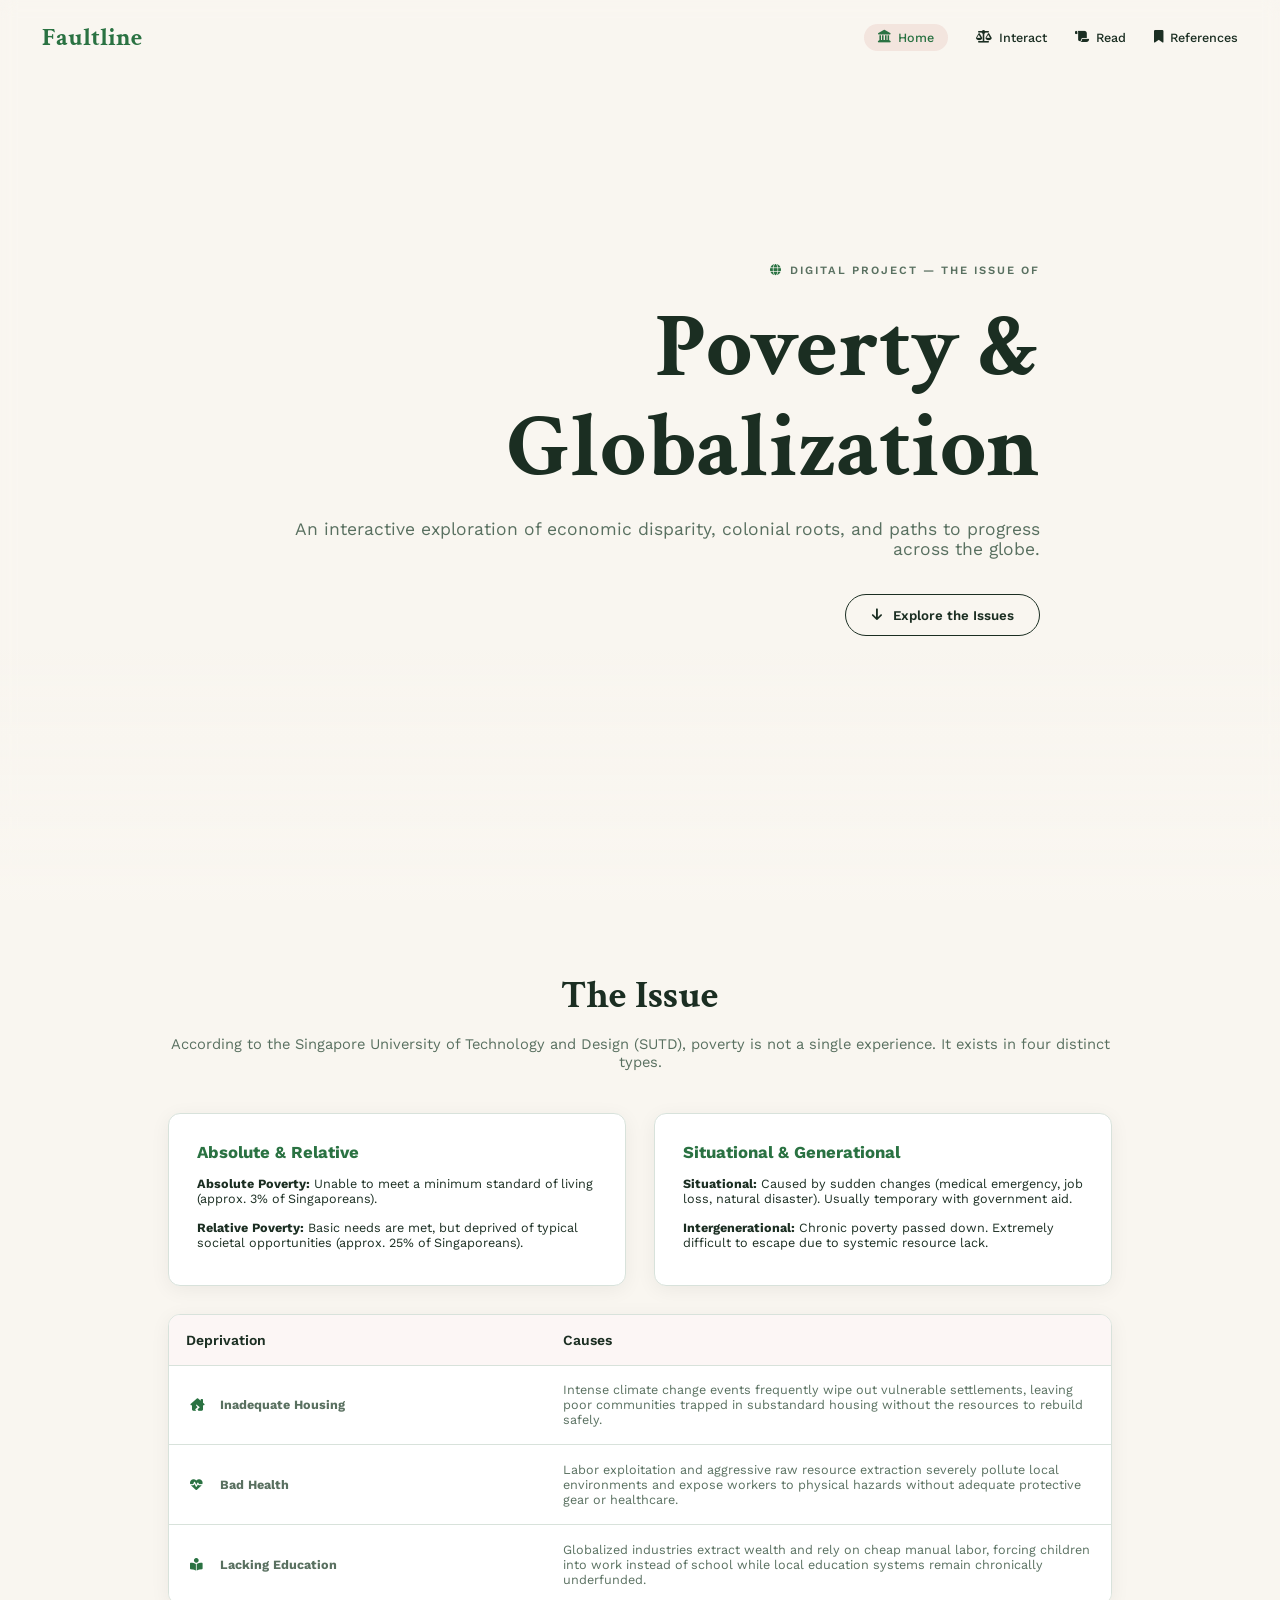
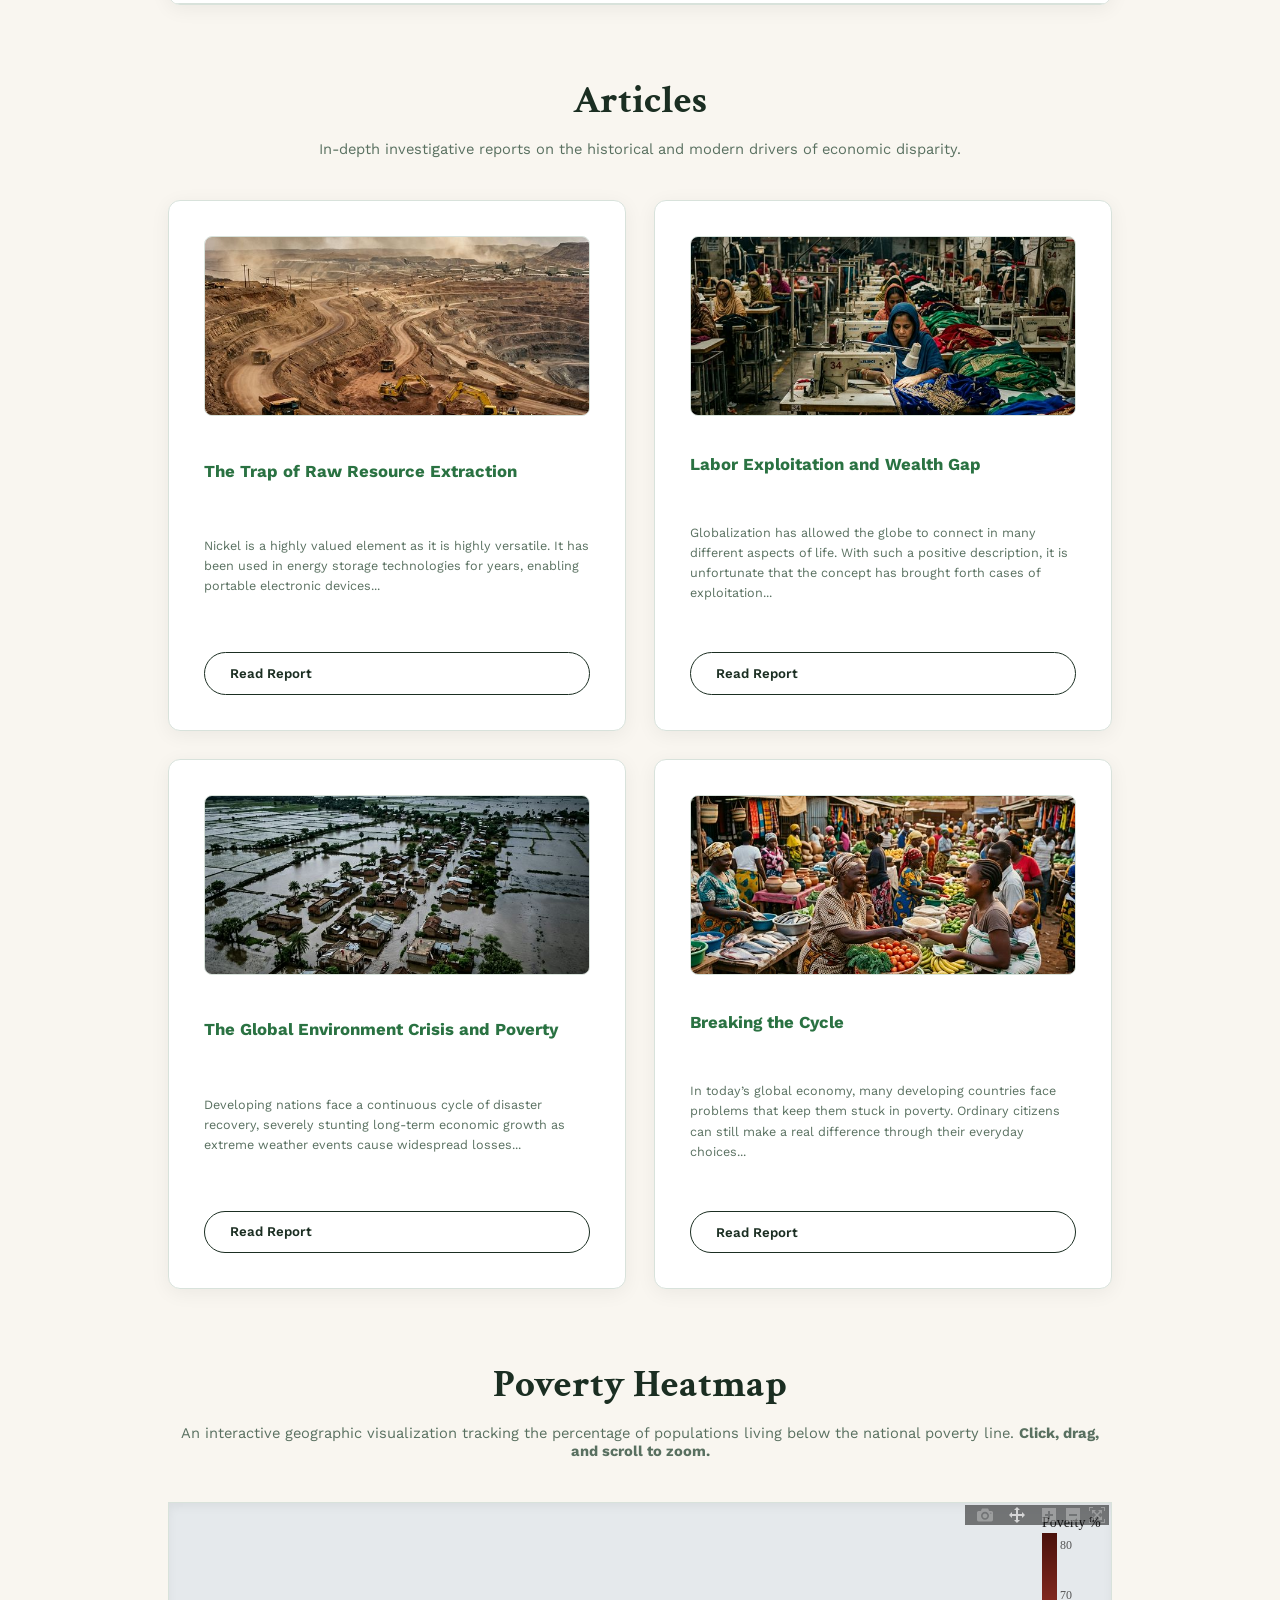
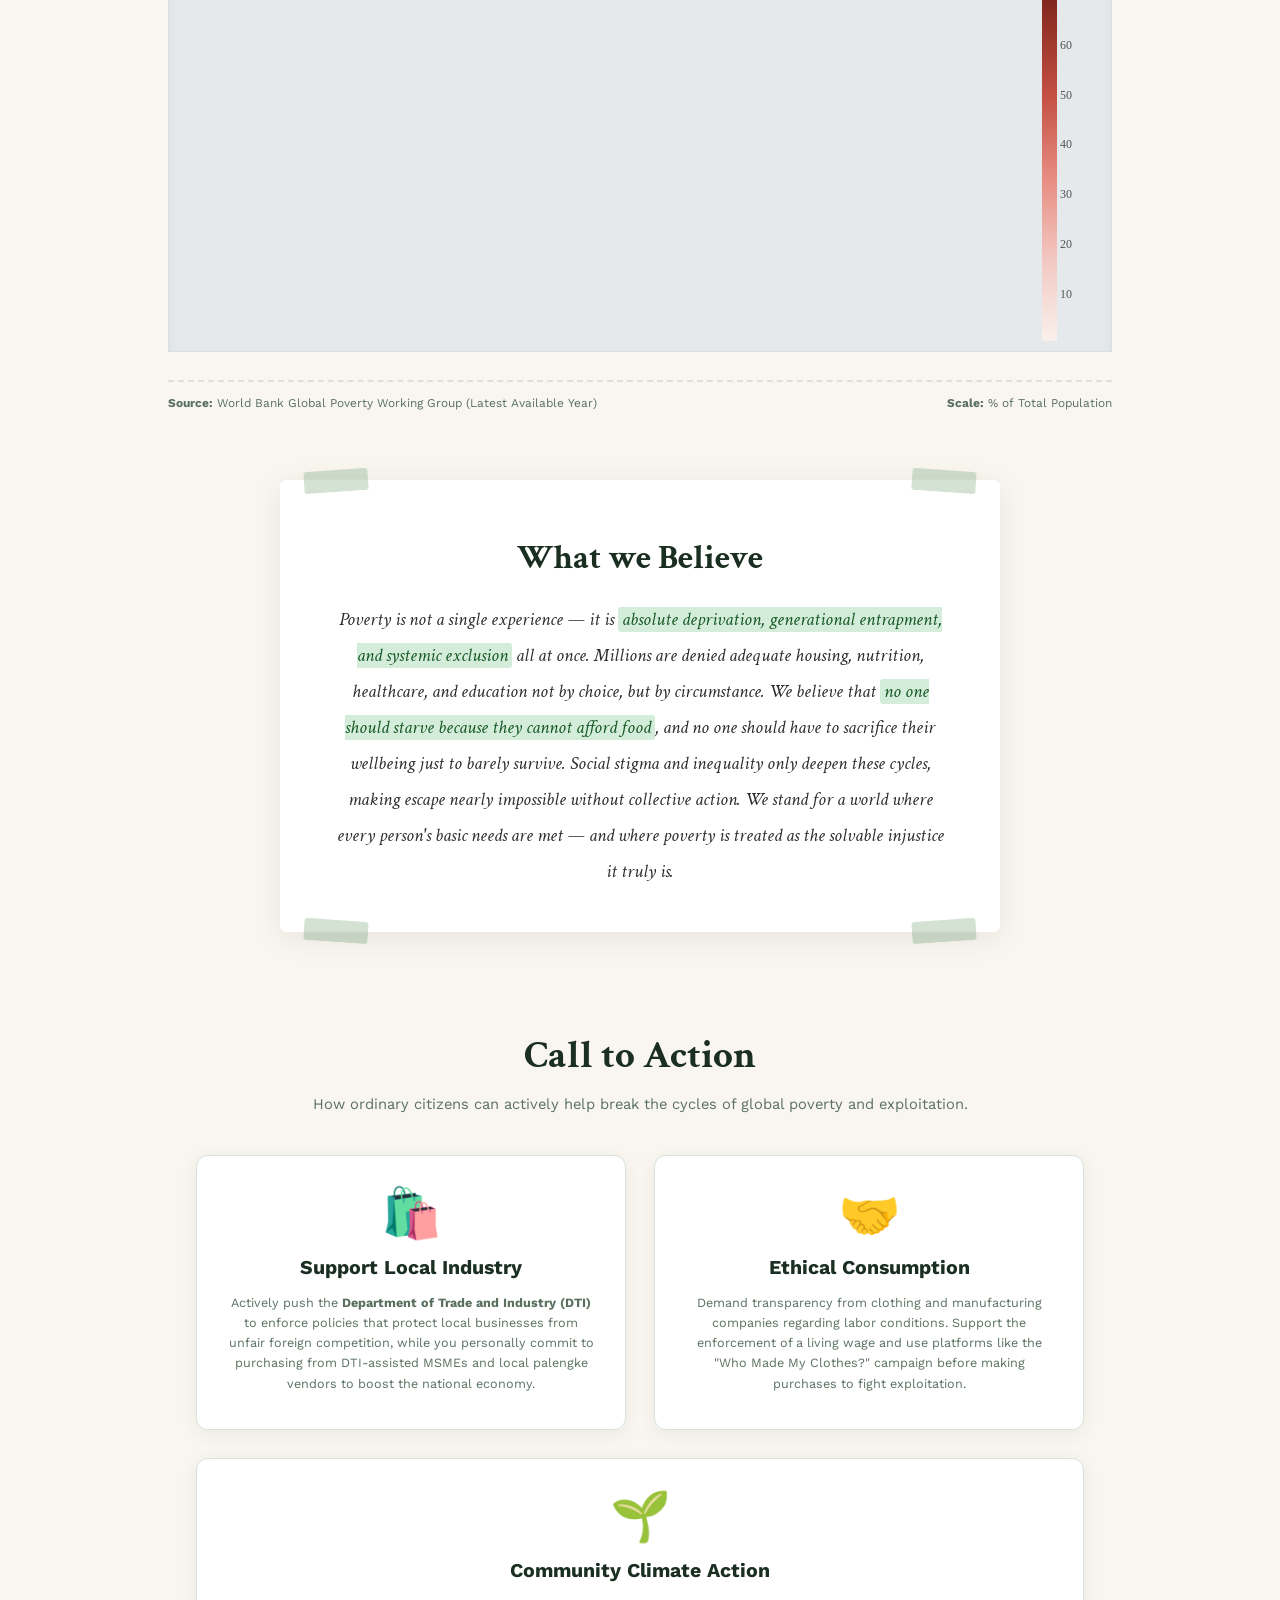
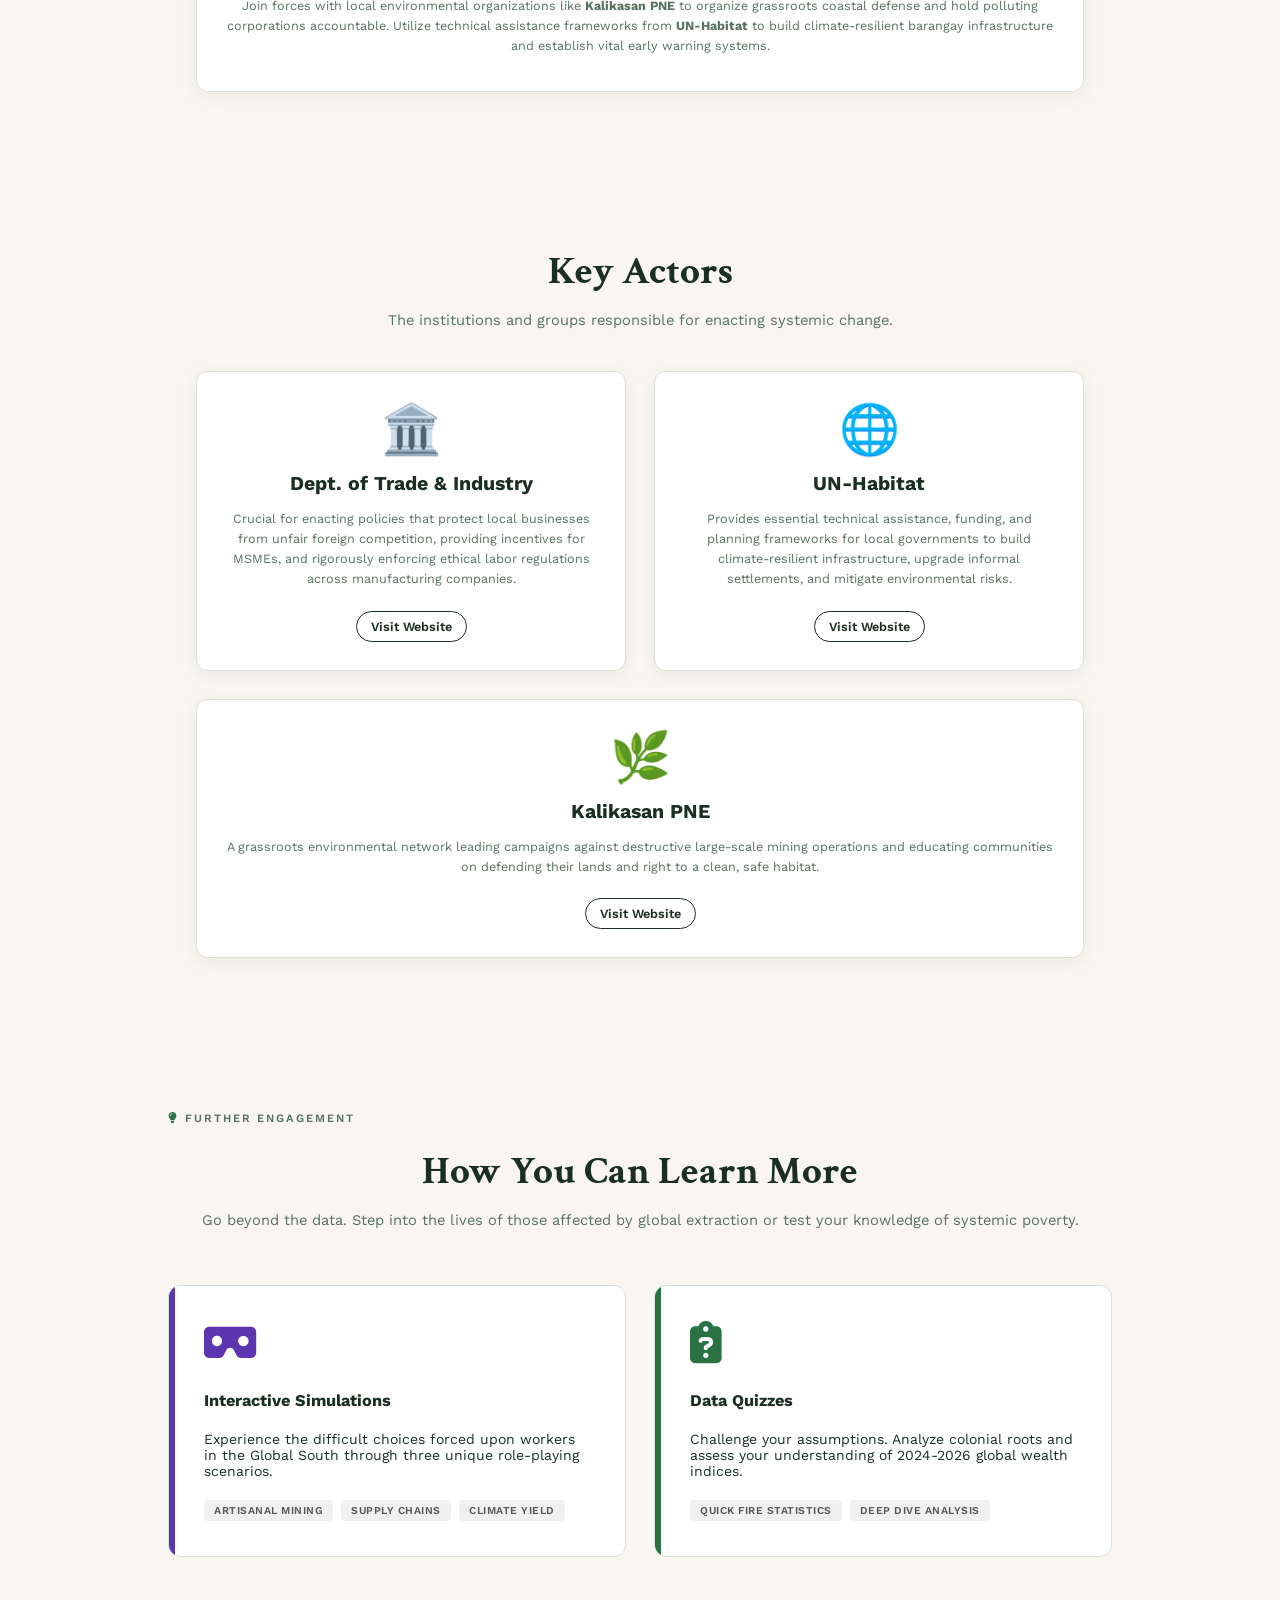
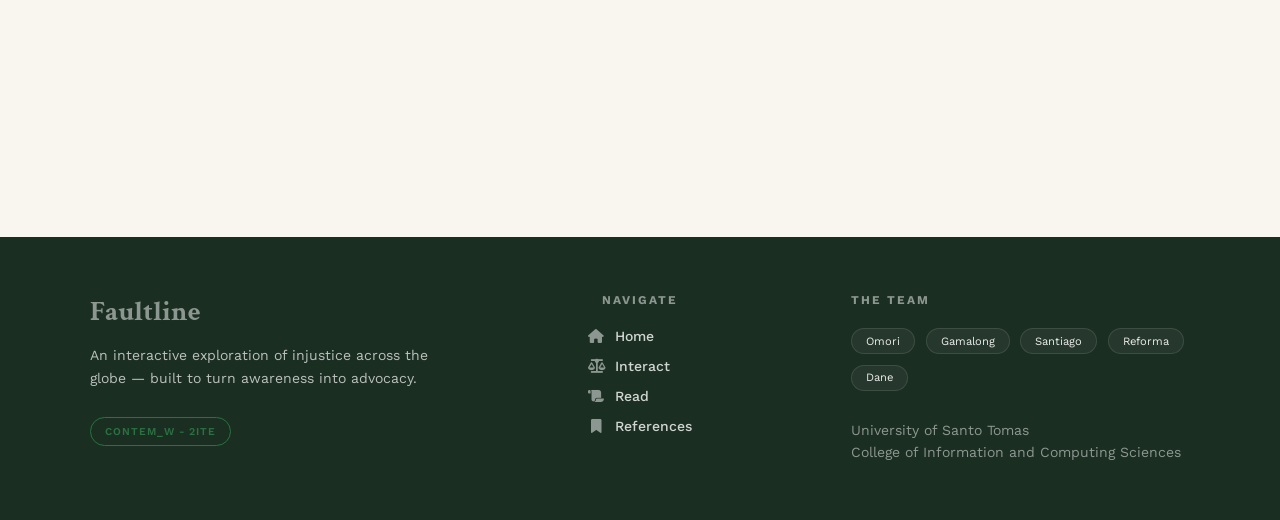
==== commit 9a510c77: "Polished sims, articles, and added Key Actors section." ====
--- a/index.html
+++ b/index.html
@@ -183,9 +183,7 @@
                         <div style="font-size: 3.5rem; margin-bottom: 1rem;">🛍️</div>
                         <h3 style="color: var(--text-dark); font-size: 1.4rem; margin-bottom: 1rem;">Support Local Industry</h3>
                         <p style="color: var(--text-light); line-height: 1.6;">
-                            Break the trap of raw resource extraction by buying locally manufactured goods. 
-                            This everyday choice strengthens domestic industries, generates local jobs, and reduces 
-                            national dependence on low-value raw material exports.
+                            Actively push the <strong>Department of Trade and Industry (DTI)</strong> to enforce policies that protect local businesses from unfair foreign competition, while you personally commit to purchasing from DTI-assisted MSMEs and local palengke vendors to boost the national economy.
                         </p>
                     </div>
 
@@ -194,8 +192,7 @@
                         <div style="font-size: 3.5rem; margin-bottom: 1rem;">🤝</div>
                         <h3 style="color: var(--text-dark); font-size: 1.4rem; margin-bottom: 1rem;">Ethical Consumption</h3>
                         <p style="color: var(--text-light); line-height: 1.6;">
-                            Fight labor exploitation by choosing goods from companies that prioritize fair wages and safe working conditions. 
-                            Demand supply chain transparency and support collective bargaining rights to ensure worker dignity.
+                            Demand transparency from clothing and manufacturing companies regarding labor conditions. Support the enforcement of a living wage and use platforms like the "Who Made My Clothes?" campaign before making purchases to fight exploitation.
                         </p>
                     </div>
 
@@ -204,9 +201,48 @@
                         <div style="font-size: 3.5rem; margin-bottom: 1rem;">🌱</div>
                         <h3 style="color: var(--text-dark); font-size: 1.4rem; margin-bottom: 1rem;">Community Climate Action</h3>
                         <p style="color: var(--text-light); line-height: 1.6;">
-                            Protect vulnerable communities from climate-induced poverty by participating in local environmental sustainability efforts. 
-                            Grassroots resilience—like creating green spaces and advocating clean energy—defends against devastating climate risks.
+                            Join forces with local environmental organizations like <strong>Kalikasan PNE</strong> to organize grassroots coastal defense and hold polluting corporations accountable. Utilize technical assistance frameworks from <strong>UN-Habitat</strong> to build climate-resilient barangay infrastructure and establish vital early warning systems.
                         </p>
+                    </div>
+                </div>
+            </section>
+        </div>
+
+        <!-- Key Actors -->
+        <div class="reveal">
+            <section class="paper-sheet" style="padding: 4rem 2rem 2rem; margin-top: 2rem;">
+                <h2>Key Actors</h2>
+                <p class="section-desc">The institutions and groups responsible for enacting systemic change.</p>
+                
+                <div style="display: flex; gap: 2rem; flex-wrap: wrap; justify-content: center; margin-top: 3rem;">
+                    <!-- Actor 1: DTI -->
+                    <div class="card" style="flex: 1; min-width: 280px; text-align: center; display: flex; flex-direction: column; align-items: center;">
+                        <div style="font-size: 3.5rem; margin-bottom: 1rem;">🏛️</div>
+                        <h3 style="color: var(--text-dark); font-size: 1.4rem; margin-bottom: 1rem;">Dept. of Trade & Industry</h3>
+                        <p style="color: var(--text-light); line-height: 1.6; margin-bottom: 1.5rem;">
+                            Crucial for enacting policies that protect local businesses from unfair foreign competition, providing incentives for MSMEs, and rigorously enforcing ethical labor regulations across manufacturing companies.
+                        </p>
+                        <a href="https://www.dti.gov.ph/" target="_blank" class="btn-primary" style="margin-top: auto; padding: 0.5rem 1rem; font-size: 0.9rem;">Visit Website</a>
+                    </div>
+
+                    <!-- Actor 2: UN-Habitat -->
+                    <div class="card" style="flex: 1; min-width: 280px; text-align: center; display: flex; flex-direction: column; align-items: center;">
+                        <div style="font-size: 3.5rem; margin-bottom: 1rem;">🌐</div>
+                        <h3 style="color: var(--text-dark); font-size: 1.4rem; margin-bottom: 1rem;">UN-Habitat</h3>
+                        <p style="color: var(--text-light); line-height: 1.6; margin-bottom: 1.5rem;">
+                            Provides essential technical assistance, funding, and planning frameworks for local governments to build climate-resilient infrastructure, upgrade informal settlements, and mitigate environmental risks.
+                        </p>
+                        <a href="https://unhabitat.org/" target="_blank" class="btn-primary" style="margin-top: auto; padding: 0.5rem 1rem; font-size: 0.9rem;">Visit Website</a>
+                    </div>
+
+                    <!-- Actor 3: Kalikasan PNE -->
+                    <div class="card" style="flex: 1; min-width: 280px; text-align: center; display: flex; flex-direction: column; align-items: center;">
+                        <div style="font-size: 3.5rem; margin-bottom: 1rem;">🌿</div>
+                        <h3 style="color: var(--text-dark); font-size: 1.4rem; margin-bottom: 1rem;">Kalikasan PNE</h3>
+                        <p style="color: var(--text-light); line-height: 1.6; margin-bottom: 1.5rem;">
+                            A grassroots environmental network leading campaigns against destructive large-scale mining operations and educating communities on defending their lands and right to a clean, safe habitat.
+                        </p>
+                        <a href="https://www.kalikasan.net/" target="_blank" class="btn-primary" style="margin-top: auto; padding: 0.5rem 1rem; font-size: 0.9rem;">Visit Website</a>
                     </div>
                 </div>
             </section>
--- a/styles/footer.css
+++ b/styles/footer.css
@@ -125,4 +125,10 @@
         grid-template-columns: 1fr;
         gap: 2.5rem;
     }
+}
+
+@media (max-width: 768px) {
+    .nav-col {
+        display: none;
+    }
 }
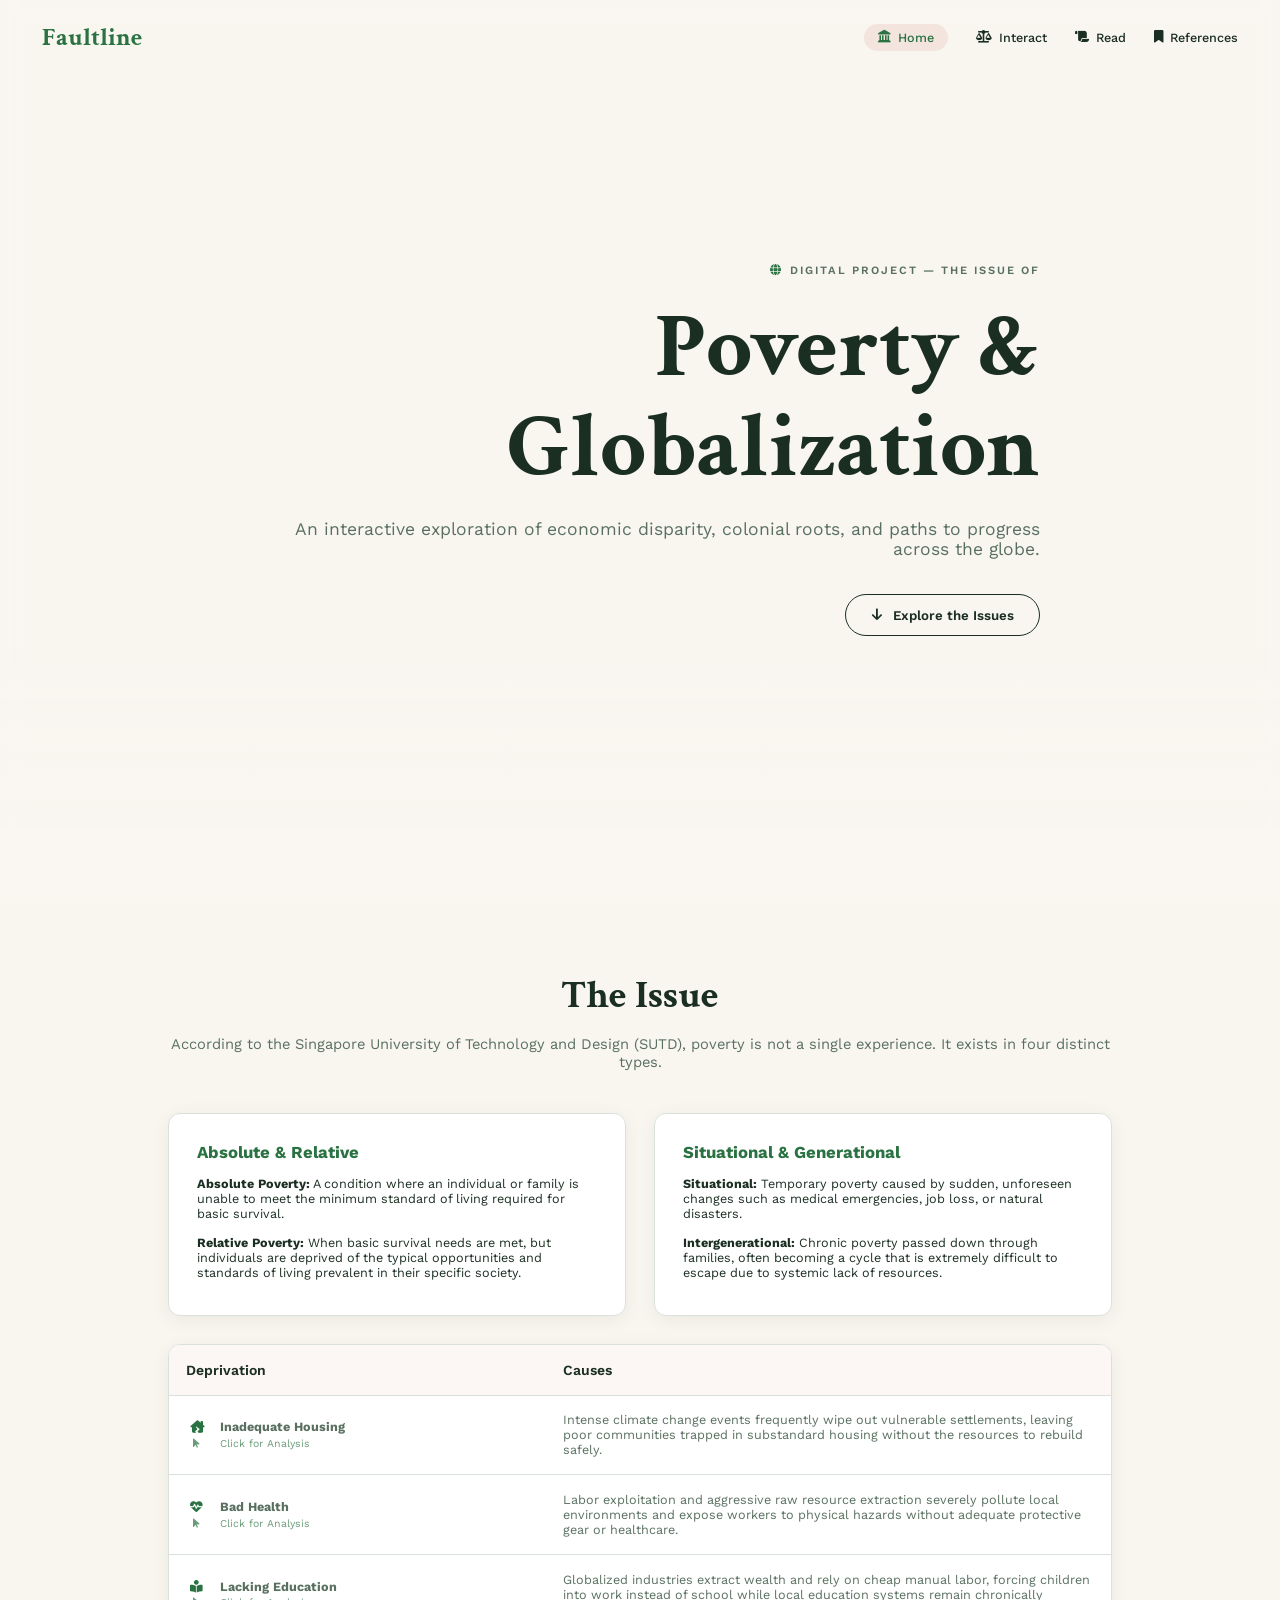
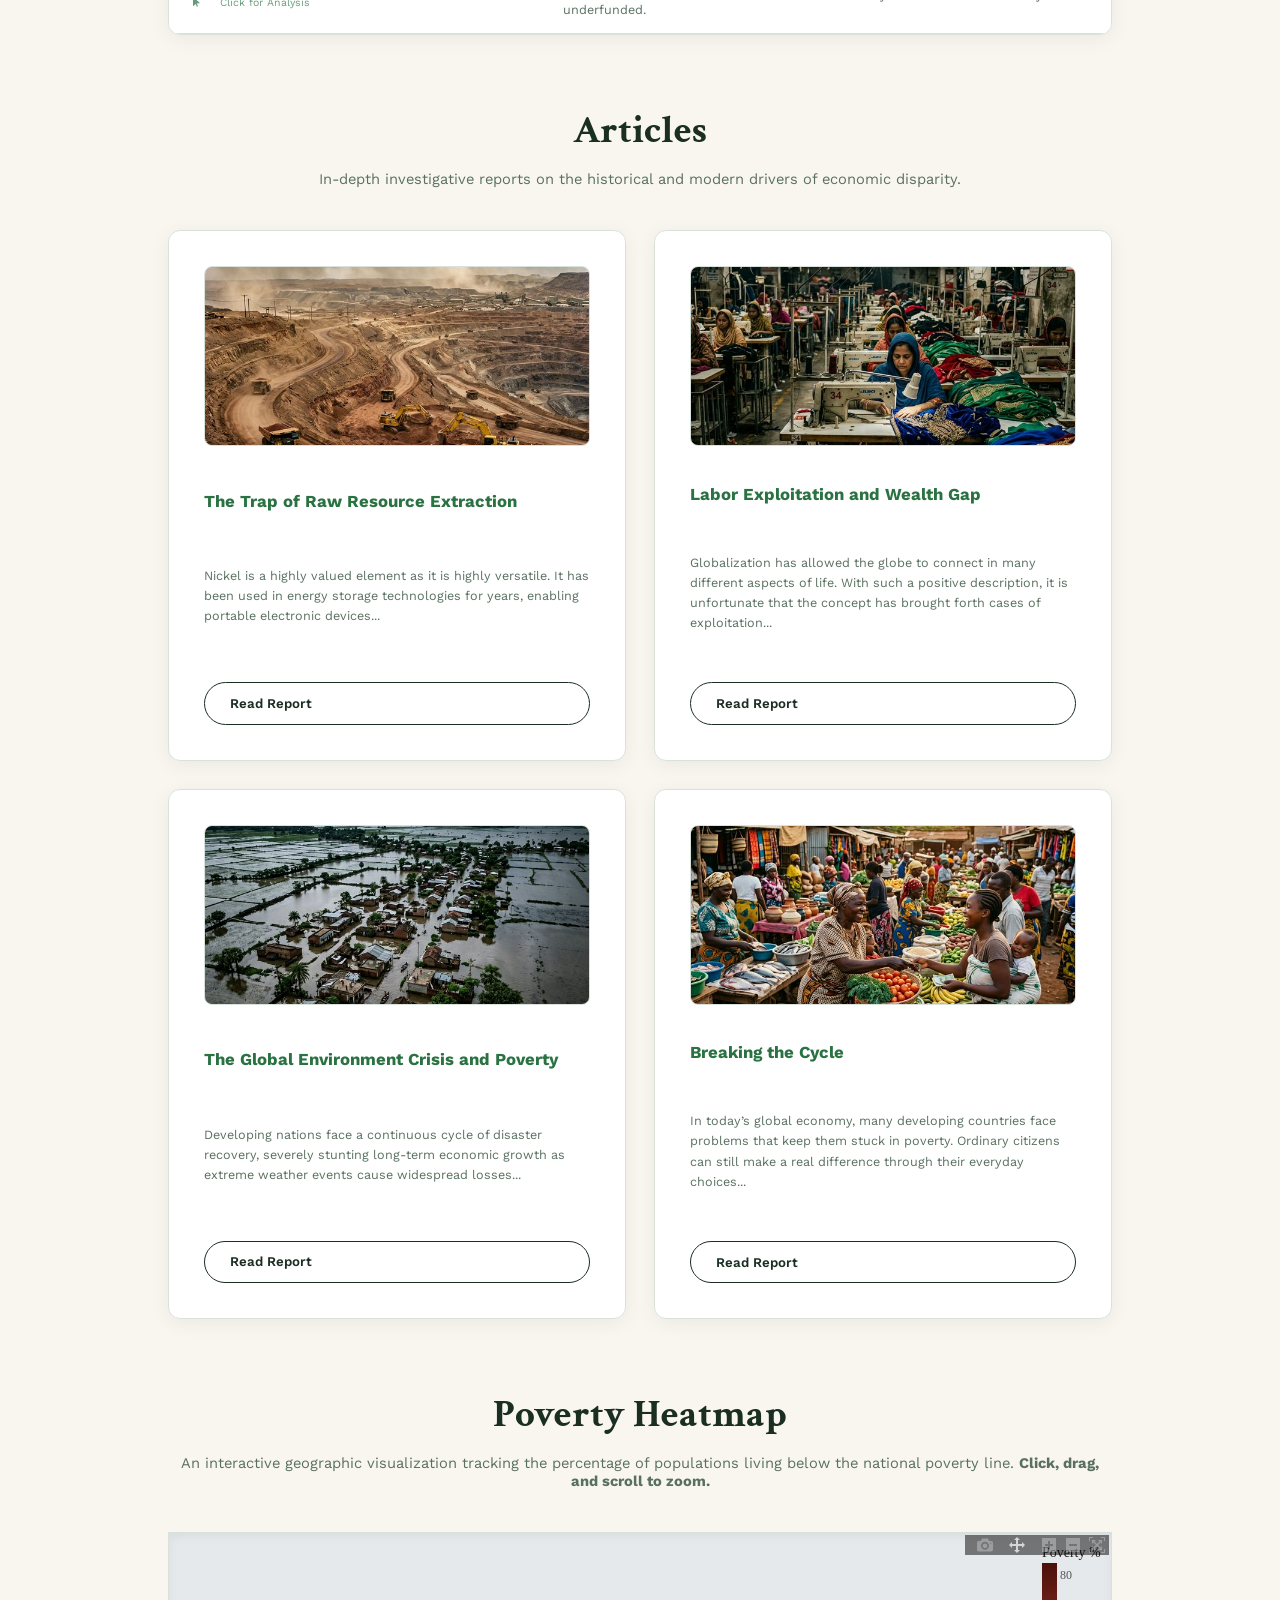
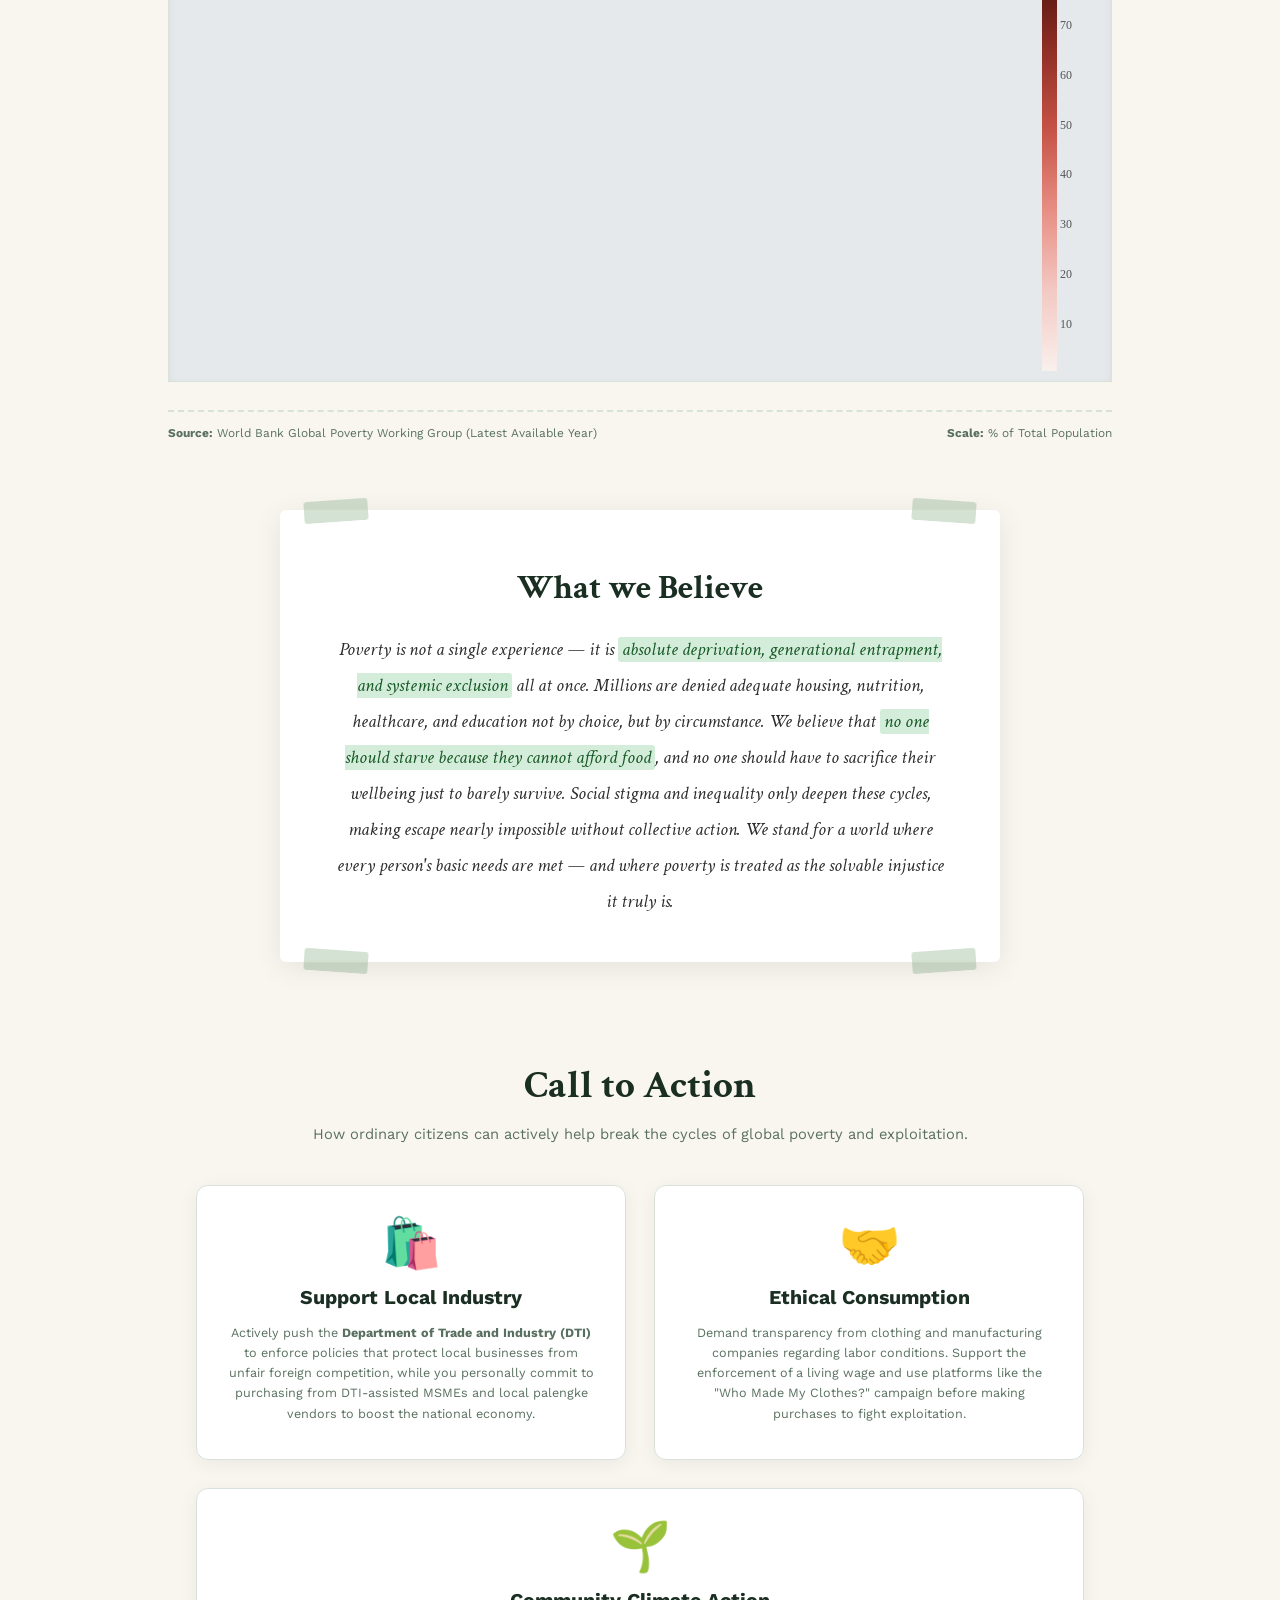
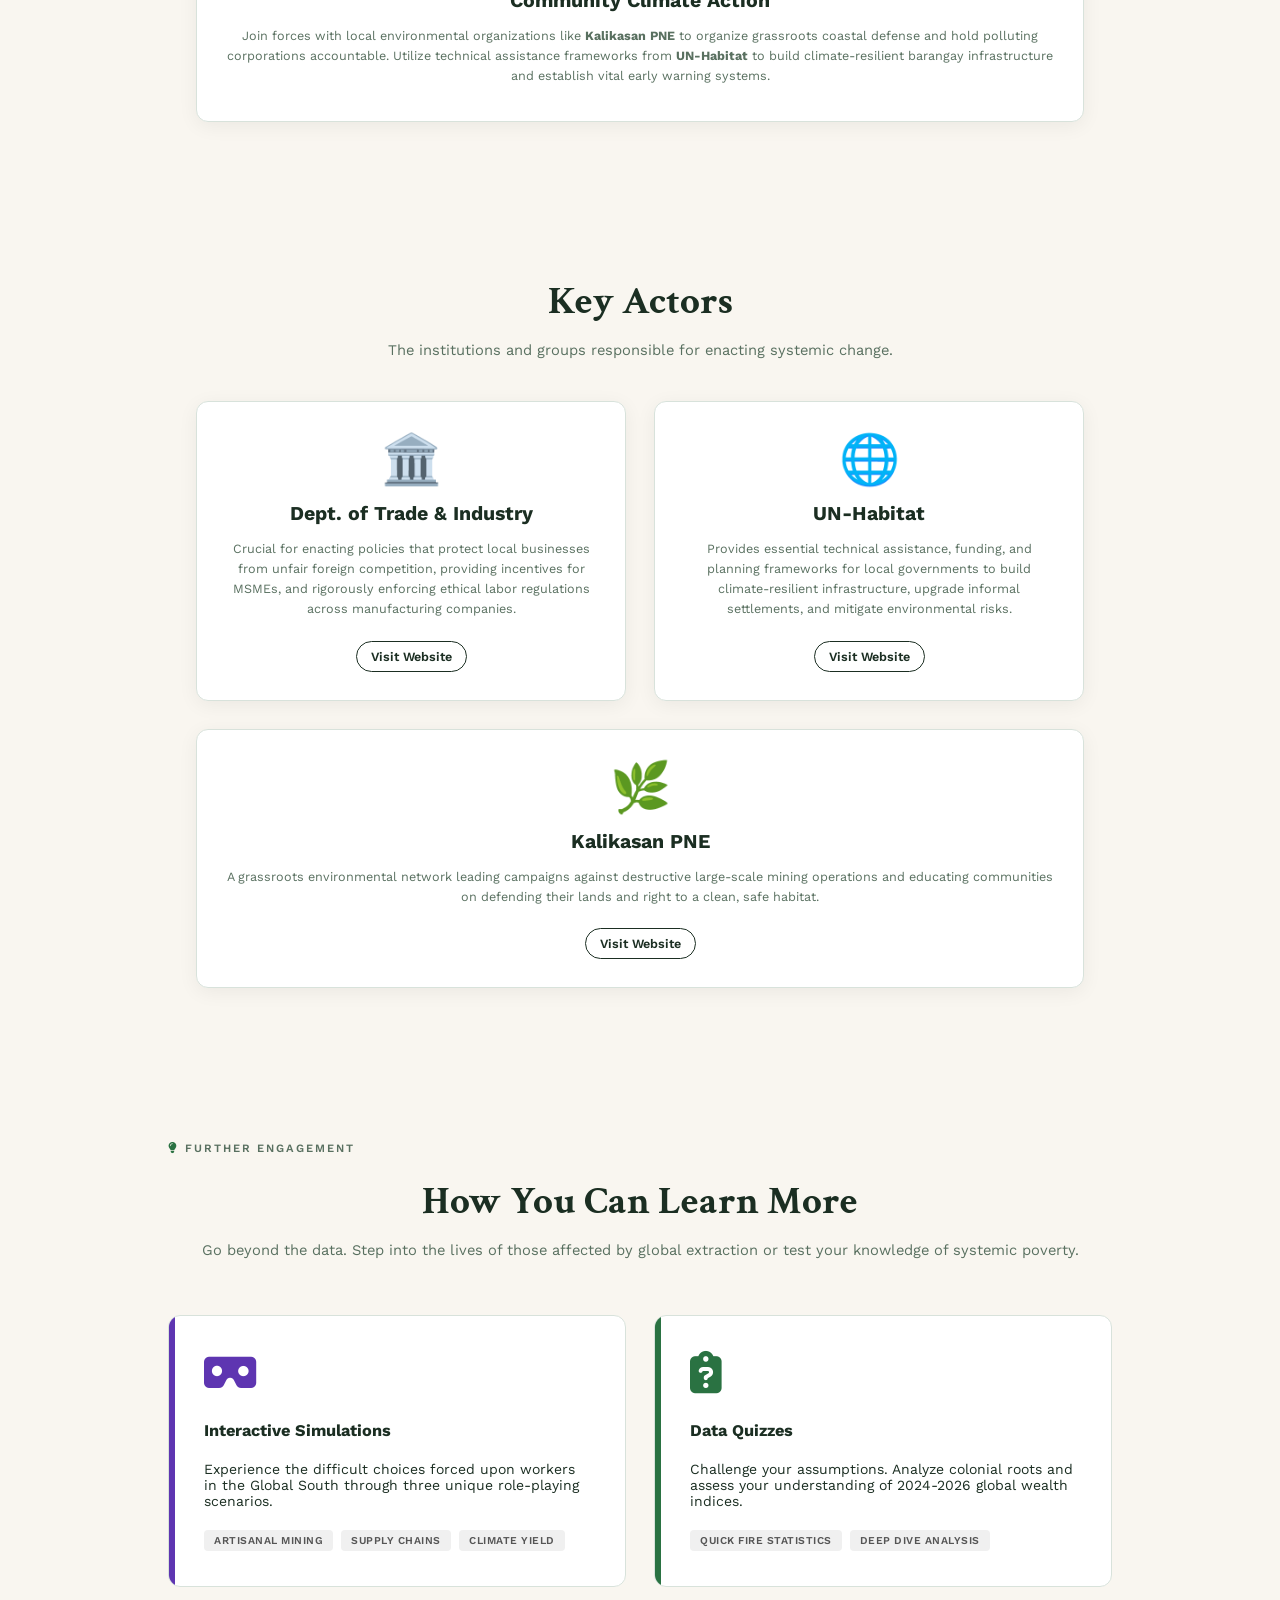
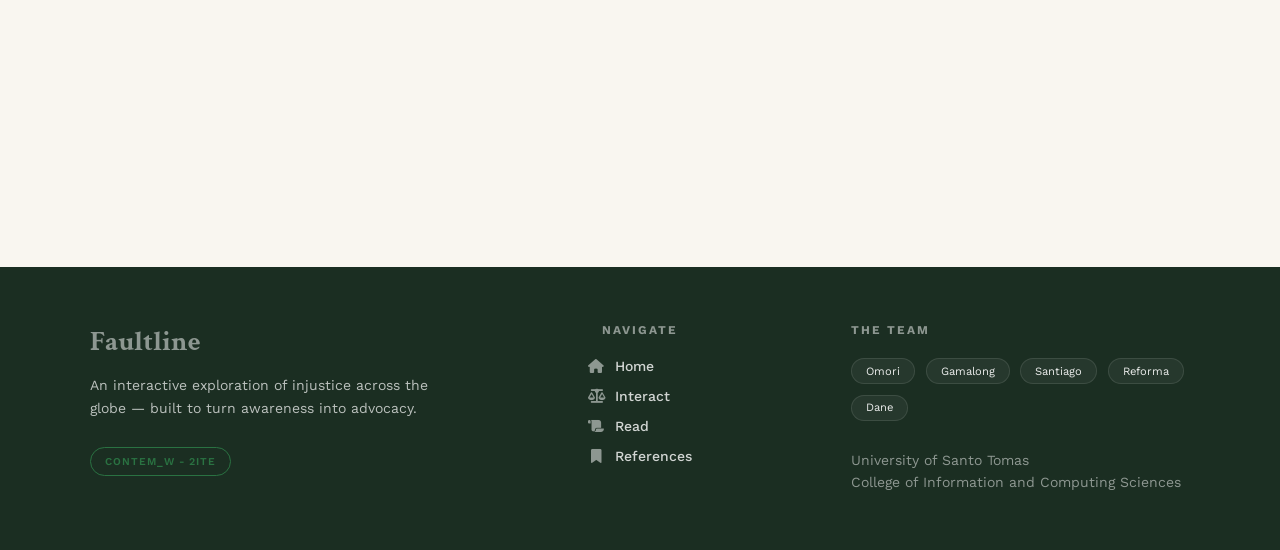
==== commit 6e8fba27: "Polished index." ====
--- a/index.html
+++ b/index.html
@@ -54,13 +54,13 @@
                 <div class="grid-2">
                     <div class="card">
                         <h3>Absolute & Relative</h3>
-                        <p><strong>Absolute Poverty:</strong> Unable to meet a minimum standard of living (approx. 3% of Singaporeans).</p>
-                        <p style="margin-top: 1rem;"><strong>Relative Poverty:</strong> Basic needs are met, but deprived of typical societal opportunities (approx. 25% of Singaporeans).</p>
+                        <p><strong>Absolute Poverty:</strong> A condition where an individual or family is unable to meet the minimum standard of living required for basic survival.</p>
+                        <p style="margin-top: 1rem;"><strong>Relative Poverty:</strong> When basic survival needs are met, but individuals are deprived of the typical opportunities and standards of living prevalent in their specific society.</p>
                     </div>
                     <div class="card">
                         <h3>Situational & Generational</h3>
-                        <p><strong>Situational:</strong> Caused by sudden changes (medical emergency, job loss, natural disaster). Usually temporary with government aid.</p>
-                        <p style="margin-top: 1rem;"><strong>Intergenerational:</strong> Chronic poverty passed down. Extremely difficult to escape due to systemic resource lack.</p>
+                        <p><strong>Situational:</strong> Temporary poverty caused by sudden, unforeseen changes such as medical emergencies, job loss, or natural disasters.</p>
+                        <p style="margin-top: 1rem;"><strong>Intergenerational:</strong> Chronic poverty passed down through families, often becoming a cycle that is extremely difficult to escape due to systemic lack of resources.</p>
                     </div>
                 </div>
 
@@ -74,15 +74,24 @@
                         </thead>
                         <tbody>
                             <tr class="clickable-row" onclick="openFishbone('housing')">
-                                <td data-label="Deprivation"><i class="fas fa-house-damage"></i> <strong>Inadequate Housing</strong></td>
+                                <td data-label="Deprivation">
+                                    <i class="fas fa-house-damage"></i> <strong>Inadequate Housing</strong>
+                                    <span style="display: block; font-size: 0.75rem; opacity: 0.7; margin-top: 0.2rem; color: var(--accent-red);"><i class="fas fa-mouse-pointer"></i> Click for Analysis</span>
+                                </td>
                                 <td data-label="Causes">Intense climate change events frequently wipe out vulnerable settlements, leaving poor communities trapped in substandard housing without the resources to rebuild safely.</td>
                             </tr>
                             <tr class="clickable-row" onclick="openFishbone('health')">
-                                <td data-label="Deprivation"><i class="fas fa-heartbeat"></i> <strong>Bad Health</strong></td>
+                                <td data-label="Deprivation">
+                                    <i class="fas fa-heartbeat"></i> <strong>Bad Health</strong>
+                                    <span style="display: block; font-size: 0.75rem; opacity: 0.7; margin-top: 0.2rem; color: var(--accent-red);"><i class="fas fa-mouse-pointer"></i> Click for Analysis</span>
+                                </td>
                                 <td data-label="Causes">Labor exploitation and aggressive raw resource extraction severely pollute local environments and expose workers to physical hazards without adequate protective gear or healthcare.</td>
                             </tr>
                             <tr class="clickable-row" onclick="openFishbone('education')">
-                                <td data-label="Deprivation"><i class="fas fa-book-reader"></i> <strong>Lacking Education</strong></td>
+                                <td data-label="Deprivation">
+                                    <i class="fas fa-book-reader"></i> <strong>Lacking Education</strong>
+                                    <span style="display: block; font-size: 0.75rem; opacity: 0.7; margin-top: 0.2rem; color: var(--accent-red);"><i class="fas fa-mouse-pointer"></i> Click for Analysis</span>
+                                </td>
                                 <td data-label="Causes">Globalized industries extract wealth and rely on cheap manual labor, forcing children into work instead of school while local education systems remain chronically underfunded.</td>
                             </tr>
                         </tbody>
@@ -476,10 +485,13 @@
             const data = fishboneData[id];
             document.getElementById('fishboneTitle').innerText = data.title;
             document.getElementById('fishboneEffect').innerText = data.effect;
-            document.getElementById('cause1').innerText = data.causes[0].title;
-            document.getElementById('cause2').innerText = data.causes[1].title;
-            document.getElementById('cause3').innerText = data.causes[2].title;
-            document.getElementById('cause4').innerText = data.causes[3].title;
+            
+            const iconHtml = '<i class="fas fa-mouse-pointer" style="font-size: 0.8rem; margin-right: 6px; opacity: 0.8;"></i> ';
+            document.getElementById('cause1').innerHTML = iconHtml + data.causes[0].title;
+            document.getElementById('cause2').innerHTML = iconHtml + data.causes[1].title;
+            document.getElementById('cause3').innerHTML = iconHtml + data.causes[2].title;
+            document.getElementById('cause4').innerHTML = iconHtml + data.causes[3].title;
+            
             document.getElementById('fishboneDesc').innerText = data.desc;
             document.getElementById('fishboneModal').style.display = 'block';
             closeCausePanel(); 
